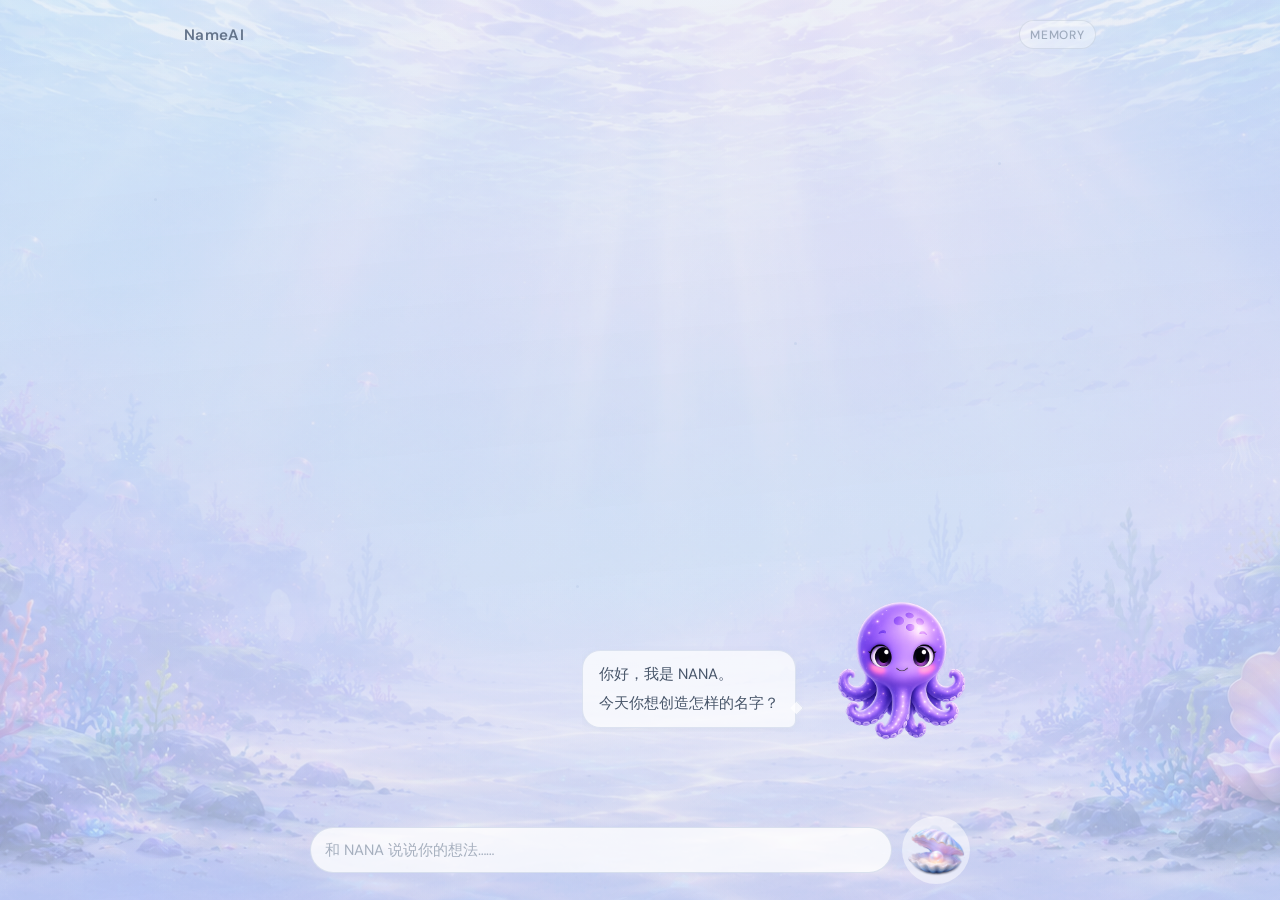
==== namora.html @ f0c292ee "feat(alpha): release Namora Alpha visual prototype" ====
<!DOCTYPE html>
<html lang="zh-CN">
<head>
  <meta charset="UTF-8" />
  <meta name="viewport" content="width=device-width, initial-scale=1.0, viewport-fit=cover" />
  <meta name="robots" content="noindex, nofollow" />
  <title>Namora Alpha · NameAI</title>
  <link rel="preconnect" href="https://fonts.googleapis.com" />
  <link rel="preconnect" href="https://fonts.gstatic.com" crossorigin />
  <link href="https://fonts.googleapis.com/css2?family=DM+Sans:opsz,wght@9..40,400;9..40,500;9..40,600&display=swap" rel="stylesheet" />
  <link rel="stylesheet" href="namora.css" />
</head>
<body class="namora-body">
  <div class="namora-bg" aria-hidden="true"></div>
  <div class="namora-particles" aria-hidden="true">
    <span class="namora-particle"></span>
    <span class="namora-particle"></span>
    <span class="namora-particle"></span>
    <span class="namora-particle"></span>
    <span class="namora-particle"></span>
    <span class="namora-particle"></span>
  </div>

  <div class="namora-overlay" aria-hidden="true"></div>

  <div class="namora-page">
    <header class="namora-header">
      <a class="namora-logo" href="/">NameAI</a>
      <div class="namora-memory" aria-label="Memory">Memory</div>
    </header>

    <div class="namora-scene">
      <main class="namora-main">
        <section class="namora-stage" aria-label="Conversation with NANA">
          <div class="namora-chat">
            <div class="namora-messages" id="namoraMessages" role="log" aria-live="polite">
              <div class="namora-msg namora-msg--nana">
                <p>你好，我是 NANA。</p>
                <p>今天你想创造怎样的名字？</p>
              </div>
            </div>
          </div>
          <figure class="namora-nana" aria-hidden="true">
            <img
              src="assets/companions/base/nana_front_v1.png"
              alt=""
              width="180"
              height="180"
              decoding="async"
            />
          </figure>
        </section>
      </main>

      <div class="namora-compose">
        <label class="namora-input-wrap">
          <span class="visually-hidden">Message to NANA</span>
          <input
            type="text"
            id="namoraInput"
            class="namora-input"
            placeholder="和 NANA 说说你的想法……"
            autocomplete="off"
            enterkeyhint="send"
          />
        </label>
        <button type="button" class="namora-send" id="namoraSend" aria-label="Send message">
          <img src="assets/ui/pearl-shell.png" alt="" width="58" height="58" decoding="async" />
        </button>
      </div>
    </div>
  </div>

  <script src="namora.js"></script>
</body>
</html>
---- namora.css ----
/* Namora Alpha — Website 2.0 design validation */

*, *::before, *::after {
  box-sizing: border-box;
  margin: 0;
  padding: 0;
}

.visually-hidden {
  position: absolute;
  width: 1px;
  height: 1px;
  padding: 0;
  margin: -1px;
  overflow: hidden;
  clip: rect(0, 0, 0, 0);
  white-space: nowrap;
  border: 0;
}

.namora-body {
  font-family: "DM Sans", system-ui, sans-serif;
  color: #4a5568;
  min-height: 100vh;
  min-height: 100dvh;
  overflow-x: hidden;
}

/* World layer — recedes, never dominates */
.namora-bg {
  position: fixed;
  inset: 0;
  z-index: -2;
  background-color: #e8eef8;
  background-image: url("assets/backgrounds/namora-bg-mobile.webp");
  background-size: cover;
  background-position: center;
  background-repeat: no-repeat;
  background-attachment: fixed;
  animation: namora-breathe 14s ease-in-out infinite;
}

.namora-bg::after {
  content: "";
  position: absolute;
  inset: 0;
  background: linear-gradient(
    165deg,
    rgba(232, 238, 248, 0.55) 0%,
    rgba(237, 230, 245, 0.45) 50%,
    rgba(228, 236, 250, 0.5) 100%
  );
  pointer-events: none;
}

@keyframes namora-breathe {
  0%, 100% { filter: brightness(1); }
  50% { filter: brightness(1.025); }
}

/* Sparse CSS particles — life from runtime, not background */
.namora-particles {
  position: fixed;
  inset: 0;
  z-index: -1;
  pointer-events: none;
  overflow: hidden;
}

.namora-particle {
  position: absolute;
  width: 3px;
  height: 3px;
  border-radius: 50%;
  background: rgba(180, 198, 230, 0.35);
  animation: namora-drift 18s ease-in-out infinite;
}

.namora-particle:nth-child(1) { left: 12%; top: 22%; animation-delay: 0s; animation-duration: 20s; }
.namora-particle:nth-child(2) { left: 78%; top: 18%; animation-delay: -4s; animation-duration: 22s; }
.namora-particle:nth-child(3) { left: 45%; top: 65%; animation-delay: -8s; animation-duration: 19s; }
.namora-particle:nth-child(4) { left: 88%; top: 72%; animation-delay: -2s; animation-duration: 24s; }
.namora-particle:nth-child(5) { left: 24%; top: 80%; animation-delay: -6s; animation-duration: 21s; }
.namora-particle:nth-child(6) { left: 62%; top: 38%; animation-delay: -10s; animation-duration: 23s; }

@keyframes namora-drift {
  0%, 100% { transform: translate(0, 0); opacity: 0.2; }
  50% { transform: translate(6px, -10px); opacity: 0.45; }
}

.namora-page {
  position: relative;
  z-index: 1;
  max-width: 960px;
  margin: 0 auto;
  min-height: 100vh;
  min-height: 100dvh;
  display: flex;
  flex-direction: column;
  padding: max(1rem, env(safe-area-inset-top)) 1rem max(1rem, env(safe-area-inset-bottom));
}

/* Subtle sea-tone overlay — unifies page without dimming background */
.namora-overlay {
  position: fixed;
  inset: 0;
  z-index: 0;
  pointer-events: none;
  background: linear-gradient(
    175deg,
    rgba(168, 205, 220, 0.07) 0%,
    rgba(155, 195, 215, 0.11) 45%,
    rgba(170, 210, 228, 0.08) 100%
  );
}

/* Header */
.namora-header {
  display: flex;
  align-items: center;
  justify-content: space-between;
  padding: 0.25rem 0 1.25rem;
  flex-shrink: 0;
}

.namora-logo {
  font-size: 0.95rem;
  font-weight: 600;
  letter-spacing: 0.02em;
  color: #64748b;
  text-decoration: none;
}

.namora-logo:hover {
  color: #475569;
}

.namora-memory {
  font-size: 0.75rem;
  font-weight: 500;
  letter-spacing: 0.06em;
  text-transform: uppercase;
  color: rgba(100, 116, 139, 0.55);
  padding: 0.35rem 0.65rem;
  border-radius: 999px;
  border: 1px solid rgba(148, 163, 184, 0.25);
  background: rgba(255, 255, 255, 0.35);
}

/* Scene — dialogue zone anchored lower on page */
.namora-scene {
  flex: 1;
  display: flex;
  flex-direction: column;
  justify-content: flex-end;
  align-items: center;
  min-height: 0;
  padding-top: 2.5rem;
}

/* Stage: unified scene — NANA + dialogue */
.namora-main {
  display: flex;
  flex-direction: column;
  align-items: center;
  width: 100%;
  min-height: 0;
  padding: 0 0 1.25rem;
}

.namora-stage {
  width: 100%;
  max-width: 680px;
  display: grid;
  grid-template-columns: minmax(0, 1fr) auto;
  grid-template-rows: auto;
  align-items: end;
  gap: 0.15rem 0.35rem;
  margin-bottom: 1.75rem;
}

.namora-chat {
  grid-column: 1;
  grid-row: 1;
  min-width: 0;
  display: flex;
  flex-direction: column;
  justify-content: flex-end;
  justify-self: end;
  padding-bottom: 1.25rem;
}

.namora-messages {
  display: flex;
  flex-direction: column;
  gap: 0.65rem;
  max-height: min(42vh, 360px);
  overflow-y: auto;
  padding: 0.25rem 0.5rem 0.25rem 0;
  scrollbar-width: thin;
  scrollbar-color: rgba(148, 163, 184, 0.35) transparent;
}

.namora-msg {
  max-width: 100%;
  padding: 0.7rem 0.95rem;
  border-radius: 1.15rem;
  font-size: 0.9rem;
  line-height: 1.55;
  animation: namora-msg-in 0.35s ease-out;
}

@keyframes namora-msg-in {
  from { opacity: 0; transform: translateY(6px); }
  to { opacity: 1; transform: translateY(0); }
}

.namora-msg--nana {
  position: relative;
  align-self: flex-end;
  background: rgba(255, 255, 255, 0.72);
  border: 1px solid rgba(186, 200, 224, 0.45);
  color: #475569;
  box-shadow: 0 2px 10px rgba(148, 163, 184, 0.1);
  border-radius: 1.15rem 1.15rem 0.45rem 1.15rem;
  margin-right: 0.15rem;
}

.namora-msg--nana::after {
  content: "";
  position: absolute;
  right: -7px;
  bottom: 14px;
  width: 10px;
  height: 10px;
  background: rgba(255, 255, 255, 0.72);
  border-right: 1px solid rgba(186, 200, 224, 0.45);
  border-bottom: 1px solid rgba(186, 200, 224, 0.45);
  transform: rotate(-45deg);
  border-radius: 0 0 2px 0;
}

.namora-msg--nana p + p {
  margin-top: 0.35rem;
}

.namora-msg--user p + p {
  margin-top: 0.35rem;
}

.namora-msg--user {
  align-self: flex-end;
  background: rgba(255, 255, 255, 0.55);
  border: 1px solid rgba(186, 200, 224, 0.35);
  color: #334155;
}

/* NANA — natural presence in scene */
.namora-nana {
  position: relative;
  grid-column: 2;
  grid-row: 1;
  flex-shrink: 0;
  width: clamp(96px, 24vw, 132px);
  margin: 0;
}

.namora-nana img {
  display: block;
  width: 100%;
  height: auto;
  object-fit: contain;
  animation: namora-float 7s ease-in-out infinite;
}

@keyframes namora-float {
  0%, 100% { transform: translateY(0); }
  50% { transform: translateY(-2px); }
}

/* Compose row — input and shell as separate world objects */
.namora-compose {
  display: flex;
  align-items: center;
  gap: 0.65rem;
  flex-shrink: 0;
  width: 100%;
  max-width: 680px;
  margin: 0 auto;
}

.namora-input-wrap {
  flex: 1;
  min-width: 0;
}

.namora-input {
  width: 100%;
  padding: 0.75rem 0.85rem;
  font-family: inherit;
  font-size: 0.9375rem;
  color: #475569;
  background: rgba(255, 255, 255, 0.78);
  border: 1px solid rgba(186, 200, 224, 0.5);
  border-radius: 999px;
  outline: none;
  transition: border-color 0.2s ease, box-shadow 0.2s ease;
}

.namora-input::placeholder {
  color: rgba(100, 116, 139, 0.55);
}

.namora-input:focus {
  border-color: rgba(148, 163, 184, 0.65);
  box-shadow: 0 0 0 3px rgba(186, 200, 224, 0.25);
}

.namora-send {
  flex-shrink: 0;
  display: flex;
  align-items: center;
  justify-content: center;
  width: 68px;
  height: 68px;
  padding: 0;
  border: none;
  border-radius: 50%;
  background: rgba(255, 255, 255, 0.5);
  cursor: pointer;
  transition: transform 150ms ease;
  -webkit-tap-highlight-color: transparent;
}

.namora-send img {
  display: block;
  width: 58px;
  height: 58px;
  object-fit: contain;
  pointer-events: none;
}

.namora-send:active {
  transform: scale(0.95);
}

.namora-send:disabled {
  opacity: 0.6;
  cursor: not-allowed;
}

@media (min-width: 640px) {
  .namora-page {
    padding-left: 1.5rem;
    padding-right: 1.5rem;
  }

  .namora-bg {
    background-image: url("assets/backgrounds/namora-bg-desktop.webp");
  }

  .namora-scene {
    padding-top: 3rem;
  }

  .namora-main {
    padding-bottom: 1.5rem;
  }

  .namora-stage {
    max-width: 700px;
    gap: 0.1rem 0.5rem;
    margin-bottom: 2rem;
  }

  .namora-chat {
    padding-bottom: 1.75rem;
  }

  .namora-messages {
    max-height: min(46vh, 400px);
  }

  .namora-msg {
    font-size: 0.9375rem;
    padding: 0.75rem 1rem;
  }

  .namora-nana {
    width: clamp(140px, 17vw, 176px);
  }

  .namora-compose {
    max-width: 660px;
  }
}
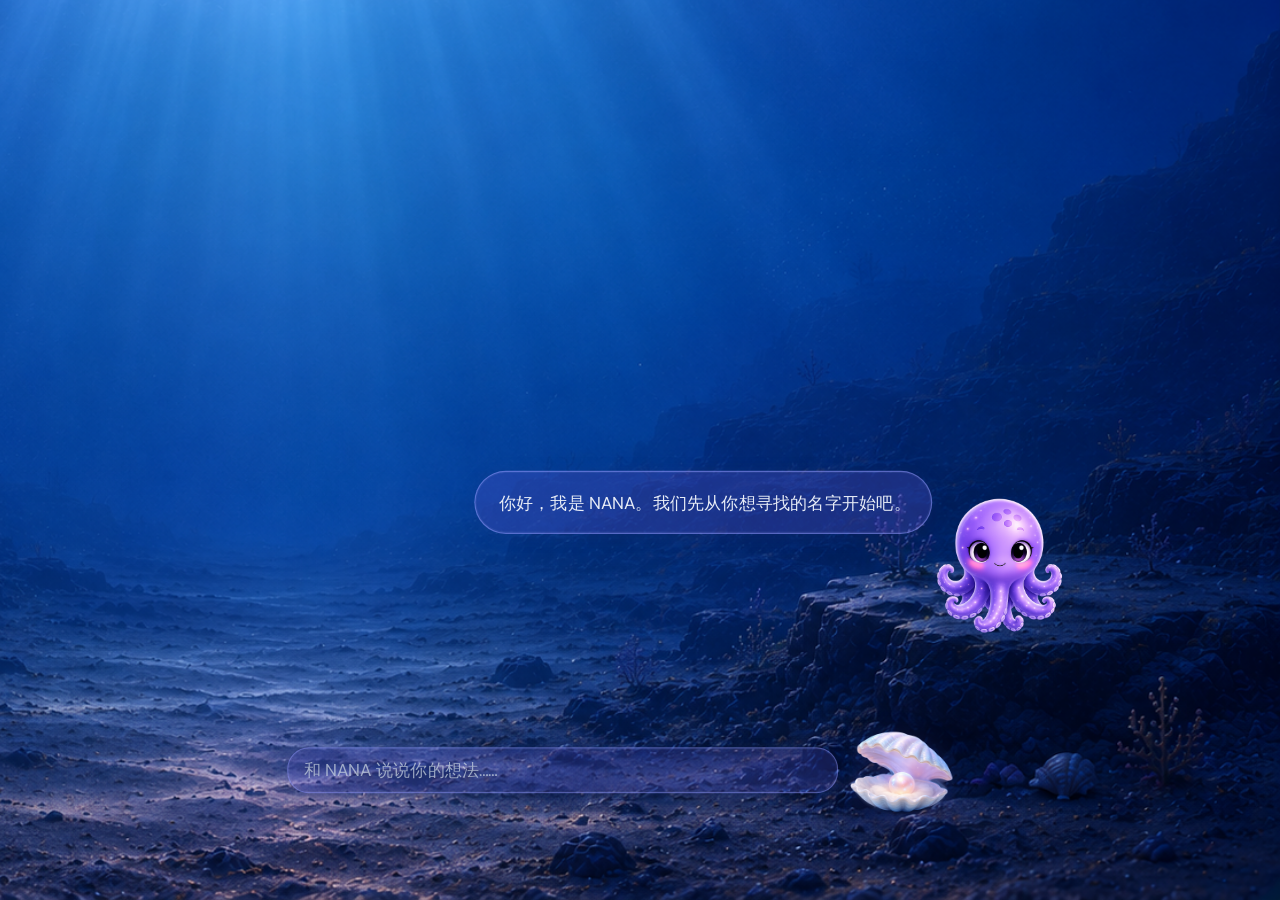
==== commit 9c473fdb: "feat(namora): integrate DeepSeek response provider" ====
--- a/namora.html
+++ b/namora.html
@@ -10,63 +10,313 @@
   <link href="https://fonts.googleapis.com/css2?family=DM+Sans:opsz,wght@9..40,400;9..40,500;9..40,600&display=swap" rel="stylesheet" />
   <link rel="stylesheet" href="namora.css" />
 </head>
-<body class="namora-body">
-  <div class="namora-bg" aria-hidden="true"></div>
-  <div class="namora-particles" aria-hidden="true">
-    <span class="namora-particle"></span>
-    <span class="namora-particle"></span>
-    <span class="namora-particle"></span>
-    <span class="namora-particle"></span>
-    <span class="namora-particle"></span>
-    <span class="namora-particle"></span>
+<body class="namora-body namora-stage1">
+  <!-- Stage 1: Namora Viewport → Namora World (Background + NANA only) -->
+  <div class="namora-viewport" id="namoraViewport" aria-hidden="false">
+    <div class="namora-world" id="namoraWorld">
+      <img
+        class="namora-world-bg"
+        id="namoraWorldBg"
+        src="assets/backgrounds/namora-bg-desktop.webp"
+        alt=""
+        decoding="async"
+        draggable="false"
+      />
+      <figure class="namora-nana" id="namoraNana" aria-hidden="true">
+        <img
+          class="namora-nana__sprite"
+          src="assets/companions/base/nana_front_v1.png"
+          alt=""
+          width="1024"
+          height="1024"
+          decoding="async"
+          draggable="false"
+        />
+      </figure>
+      <div
+        class="namora-scene-components"
+        id="namoraSceneComponents"
+        aria-label="Scene Components"
+      >
+        <div
+          class="namora-scene-component scene-component scene-speech-bubble"
+          id="sceneSpeechBubble"
+          data-scene-component-id="speech-bubble"
+          role="status"
+          aria-label="NANA 对话"
+          hidden
+        >
+          <div class="scene-speech-bubble__body">
+            <div class="scene-speech-bubble__content">
+              <p class="scene-speech-bubble__text">
+                你好，我是 NANA。我们先从你想寻找的名字开始吧。
+              </p>
+            </div>
+          </div>
+          <div class="scene-speech-bubble__tail" aria-hidden="true"></div>
+        </div>
+        <div
+          class="namora-scene-component scene-input-panel"
+          id="sceneInputPanel"
+          data-scene-component-id="input-panel"
+          role="group"
+          aria-label="输入"
+          hidden
+        >
+          <input
+            type="text"
+            class="scene-input-panel__field"
+            id="sceneInputField"
+            autocomplete="off"
+            enterkeyhint="send"
+            spellcheck="false"
+          />
+        </div>
+        <div
+          class="namora-scene-component scene-pearl"
+          id="scenePearl"
+          data-scene-component-id="pearl"
+          hidden
+        >
+          <button
+            type="button"
+            class="scene-pearl__button"
+            id="scenePearlButton"
+            aria-label="发送"
+          >
+            <img
+              class="scene-pearl__icon"
+              src="assets/ui/pearl-shell.png"
+              alt=""
+              width="58"
+              height="58"
+              decoding="async"
+            />
+          </button>
+        </div>
+      </div>
+      <div class="namora-debug" id="namoraDebug" hidden>
+        <div class="namora-debug__bounds" id="namoraDebugBounds" aria-hidden="true"></div>
+        <div class="namora-debug__marker namora-debug__marker--standing" id="namoraDebugStanding" aria-hidden="true"></div>
+        <div class="namora-debug__marker namora-debug__marker--foot" id="namoraDebugFoot" aria-hidden="true"></div>
+        <div class="namora-debug__marker namora-debug__marker--center" id="namoraDebugCenter" aria-hidden="true"></div>
+        <div class="namora-debug__marker namora-debug__marker--head" id="namoraDebugHead" aria-hidden="true"></div>
+        <div class="namora-debug__marker namora-debug__marker--dialogue" id="namoraDebugDialogue" aria-hidden="true"></div>
+        <div class="namora-debug__marker namora-debug__marker--interaction" id="namoraDebugInteraction" aria-hidden="true"></div>
+        <pre class="namora-debug__panel" id="namoraDebugPanel" aria-live="polite"></pre>
+      </div>
+      <!-- Layout Editor selection overlay — inactive unless ?layout=edit -->
+      <div class="namora-layout-selection" id="namoraLayoutSelection" hidden aria-hidden="true">
+        <div class="namora-layout-selection__bounds" id="namoraLayoutSelectionBounds"></div>
+        <div class="namora-layout-selection__points" id="namoraLayoutSelectionPoints"></div>
+      </div>
+    </div>
   </div>
 
-  <div class="namora-overlay" aria-hidden="true"></div>
-
-  <div class="namora-page">
-    <header class="namora-header">
-      <a class="namora-logo" href="/">NameAI</a>
-      <div class="namora-memory" aria-label="Memory">Memory</div>
+  <!-- Layout Editor panels — exist only for engineering; normal mode never shows them -->
+  <div class="namora-layout-editor" id="namoraLayoutEditor" hidden lang="zh-CN">
+    <header class="namora-layout-editor__chrome" aria-label="Namora 布局编辑器">
+      <div class="namora-layout-editor__brand">
+        <div class="namora-layout-editor__title">Namora 布局编辑器</div>
+        <div class="namora-layout-editor__subtitle">Layout Editor</div>
+      </div>
+      <div class="namora-layout-editor__toolbar" id="namoraLayoutToolbar" role="toolbar" aria-label="工具栏">
+        <button type="button" class="namora-layout-editor__tool is-active" data-tool="select" title="选择" aria-label="选择">选择</button>
+        <button type="button" class="namora-layout-editor__tool" data-tool="move" title="移动" aria-label="移动">移动</button>
+        <button type="button" class="namora-layout-editor__tool" data-tool="anchor" title="锚点" aria-label="锚点" disabled>锚点</button>
+        <button type="button" class="namora-layout-editor__tool" data-tool="grid" title="网格" aria-label="网格" disabled>网格</button>
+        <button type="button" class="namora-layout-editor__tool" data-tool="snap" title="吸附" aria-label="吸附" disabled>吸附</button>
+        <button type="button" class="namora-layout-editor__tool" data-tool="measure" title="测量" aria-label="测量" disabled>测量</button>
+        <span class="namora-layout-editor__tool-sep" aria-hidden="true"></span>
+        <button type="button" class="namora-layout-editor__tool" data-tool="reset-current" title="恢复当前点" aria-label="恢复当前点">恢复当前点</button>
+        <button type="button" class="namora-layout-editor__tool" data-tool="reset-all" title="恢复全部" aria-label="恢复全部">恢复全部</button>
+        <button type="button" class="namora-layout-editor__tool" data-tool="components" title="显示组件" aria-label="显示组件" aria-pressed="false">显示组件：关</button>
+        <span class="namora-layout-editor__tool-sep" aria-hidden="true"></span>
+        <button type="button" class="namora-layout-editor__tool" data-tool="copy" title="复制布局 JSON" aria-label="复制布局 JSON" disabled>复制布局 JSON</button>
+        <button type="button" class="namora-layout-editor__tool" data-tool="export" title="下载布局文件" aria-label="下载布局文件" disabled>下载布局文件</button>
+        <button type="button" class="namora-layout-editor__tool" data-tool="preview-profile" title="预览布局配置" aria-label="预览布局配置" disabled>预览</button>
+        <button type="button" class="namora-layout-editor__tool" data-tool="import" title="导入布局 JSON" aria-label="导入布局 JSON">导入布局 JSON</button>
+        <button type="button" class="namora-layout-editor__tool" data-tool="restore-canonical" title="恢复项目默认布局" aria-label="恢复项目默认布局">恢复项目默认布局</button>
+        <input type="file" id="namoraLayoutProfileImportInput" accept=".json,application/json" hidden />
+      </div>
+      <div
+        class="namora-layout-editor__profile-status"
+        id="namoraLayoutProfileStatus"
+        aria-live="polite"
+      >
+        <span id="namoraLayoutBaselineStatus">当前基准：项目默认布局</span>
+        <span id="namoraLayoutDirtyStatus">未保存修改：否</span>
+        <span id="namoraLayoutSourceStatus">布局来源：assets/config/namora-layout-default.json</span>
+        <span class="namora-layout-editor__profile-feedback" id="namoraLayoutProfileFeedback" hidden></span>
+      </div>
     </header>
-
-    <div class="namora-scene">
-      <main class="namora-main">
-        <section class="namora-stage" aria-label="Conversation with NANA">
-          <div class="namora-chat">
-            <div class="namora-messages" id="namoraMessages" role="log" aria-live="polite">
-              <div class="namora-msg namora-msg--nana">
-                <p>你好，我是 NANA。</p>
-                <p>今天你想创造怎样的名字？</p>
+    <aside class="namora-layout-editor__panel namora-layout-editor__panel--left" aria-label="对象树">
+      <header class="namora-layout-editor__header">对象树</header>
+      <ul class="namora-layout-editor__tree" id="namoraLayoutTree" role="tree"></ul>
+      <section
+        class="namora-layout-editor__uig"
+        id="namoraLayoutUserInputGroup"
+        aria-label="用户输入组"
+      >
+        <header class="namora-layout-editor__uig-title">用户输入组</header>
+        <div class="namora-layout-editor__uig-status">
+          状态：
+          <strong id="namoraLayoutUserInputBindStatus">已解绑</strong>
+        </div>
+        <div class="namora-layout-editor__uig-actions">
+          <button
+            type="button"
+            class="namora-layout-editor__action-btn"
+            data-editor-action="bind-user-input"
+          >
+            绑定珍珠贝与输入框
+          </button>
+          <button
+            type="button"
+            class="namora-layout-editor__action-btn"
+            data-editor-action="unbind-user-input"
+            disabled
+          >
+            解除珍珠贝与输入框绑定
+          </button>
+        </div>
+        <div class="namora-layout-editor__uig-legend" aria-label="图例">
+          <div class="namora-layout-editor__uig-legend-title">图例</div>
+          <div class="namora-layout-editor__uig-legend-row">
+            <span class="namora-layout-editor__swatch namora-layout-editor__swatch--group"></span>
+            用户输入组根点（橙）
+          </div>
+          <div class="namora-layout-editor__uig-legend-row">
+            <span class="namora-layout-editor__swatch namora-layout-editor__swatch--pearl"></span>
+            珍珠贝根点（红）
+          </div>
+          <div class="namora-layout-editor__uig-legend-row">
+            <span class="namora-layout-editor__swatch namora-layout-editor__swatch--input"></span>
+            用户输入框根点（白）
+          </div>
+        </div>
+      </section>
+    </aside>
+    <aside class="namora-layout-editor__panel namora-layout-editor__panel--right" aria-label="属性">
+      <header class="namora-layout-editor__header">属性</header>
+      <div class="namora-layout-editor__props" id="namoraLayoutProps">
+        <p class="namora-layout-editor__empty">请选择一个对象</p>
+      </div>
+    </aside>
+  </div>
+
+  <div
+    class="namora-layout-profile-modal"
+    id="namoraLayoutProfileModal"
+    hidden
+    role="dialog"
+    aria-modal="true"
+    aria-labelledby="namoraLayoutProfileModalTitle"
+  >
+    <div class="namora-layout-profile-modal__panel">
+      <header class="namora-layout-profile-modal__header">
+        <h2 id="namoraLayoutProfileModalTitle">布局配置预览</h2>
+        <button
+          type="button"
+          class="namora-layout-editor__action-btn"
+          id="namoraLayoutProfileModalClose"
+        >
+          关闭
+        </button>
+        <button
+          type="button"
+          class="namora-layout-editor__action-btn namora-layout-profile-modal__apply"
+          id="namoraProfilePreviewApply"
+          hidden
+        >
+          应用到编辑器
+        </button>
+      </header>
+      <div class="namora-layout-profile-modal__meta">
+        <div><span>配置 ID</span><strong id="namoraProfilePreviewId">—</strong></div>
+        <div><span>配置版本</span><strong id="namoraProfilePreviewVersion">—</strong></div>
+        <div><span>布局校验</span><strong id="namoraProfilePreviewValidation">—</strong></div>
+        <div><span>世界资源</span><strong id="namoraProfilePreviewAsset">—</strong></div>
+        <div><span>站立点</span><strong id="namoraProfilePreviewStanding">—</strong></div>
+        <div><span>NANA 锚点数</span><strong id="namoraProfilePreviewAnchorCount">—</strong></div>
+        <div><span>用户输入组</span><strong id="namoraProfilePreviewBound">—</strong></div>
+        <div><span>珍珠贝位置</span><strong id="namoraProfilePreviewPearl">—</strong></div>
+        <div><span>输入框位置</span><strong id="namoraProfilePreviewInput">—</strong></div>
+        <div><span>关系数量</span><strong id="namoraProfilePreviewRelationships">—</strong></div>
+        <div><span>未保存修改</span><strong id="namoraProfilePreviewDirty">—</strong></div>
+      </div>
+      <pre class="namora-layout-profile-modal__errors" id="namoraProfilePreviewErrors" hidden></pre>
+      <label class="namora-layout-profile-modal__json-label" for="namoraProfilePreviewJson">
+        JSON（只读）
+      </label>
+      <textarea
+        id="namoraProfilePreviewJson"
+        class="namora-layout-profile-modal__json"
+        readonly
+        spellcheck="false"
+      ></textarea>
+    </div>
+  </div>
+
+  <!-- Legacy UI — hidden during Stage 1, preserved for later restoration -->
+  <div class="namora-legacy-ui" id="namoraLegacyUi" hidden>
+    <div class="namora-bg" aria-hidden="true"></div>
+    <div class="namora-particles" aria-hidden="true">
+      <span class="namora-particle"></span>
+      <span class="namora-particle"></span>
+      <span class="namora-particle"></span>
+      <span class="namora-particle"></span>
+      <span class="namora-particle"></span>
+      <span class="namora-particle"></span>
+    </div>
+
+    <div class="namora-overlay" aria-hidden="true"></div>
+
+    <div class="namora-page">
+      <header class="namora-header">
+        <a class="namora-logo" href="/">NameAI</a>
+        <div class="namora-memory" aria-label="Memory">Memory</div>
+      </header>
+
+      <div class="namora-scene">
+        <main class="namora-main">
+          <section class="namora-stage" aria-label="Conversation with NANA">
+            <div class="namora-chat">
+              <div class="namora-messages" id="namoraMessages" role="log" aria-live="polite">
+                <div class="namora-msg namora-msg--nana">
+                  <p>你好，我是 NANA。</p>
+                  <p>今天你想创造怎样的名字？</p>
+                </div>
               </div>
             </div>
-          </div>
-          <figure class="namora-nana" aria-hidden="true">
-            <img
-              src="assets/companions/base/nana_front_v1.png"
-              alt=""
-              width="180"
-              height="180"
-              decoding="async"
+            <figure class="namora-nana namora-nana--legacy" aria-hidden="true">
+              <img
+                src="assets/companions/base/nana_front_v1.png"
+                alt=""
+                width="180"
+                height="180"
+                decoding="async"
+              />
+            </figure>
+          </section>
+        </main>
+
+        <div class="namora-compose">
+          <label class="namora-input-wrap">
+            <span class="visually-hidden">Message to NANA</span>
+            <input
+              type="text"
+              id="namoraInput"
+              class="namora-input"
+              placeholder="和 NANA 说说你的想法……"
+              autocomplete="off"
+              enterkeyhint="send"
             />
-          </figure>
-        </section>
-      </main>
-
-      <div class="namora-compose">
-        <label class="namora-input-wrap">
-          <span class="visually-hidden">Message to NANA</span>
-          <input
-            type="text"
-            id="namoraInput"
-            class="namora-input"
-            placeholder="和 NANA 说说你的想法……"
-            autocomplete="off"
-            enterkeyhint="send"
-          />
-        </label>
-        <button type="button" class="namora-send" id="namoraSend" aria-label="Send message">
-          <img src="assets/ui/pearl-shell.png" alt="" width="58" height="58" decoding="async" />
-        </button>
+          </label>
+          <button type="button" class="namora-send" id="namoraSend" aria-label="Send message">
+            <img src="assets/ui/pearl-shell.png" alt="" width="58" height="58" decoding="async" />
+          </button>
+        </div>
       </div>
     </div>
   </div>
--- a/namora.css
+++ b/namora.css
@@ -1,4 +1,4 @@
-/* Namora Alpha — Website 2.0 design validation */
+/* Namora Alpha — Stage 1 World Coordinate System */
 
 *, *::before, *::after {
   box-sizing: border-box;
@@ -23,42 +23,1022 @@
   color: #4a5568;
   min-height: 100vh;
   min-height: 100dvh;
-  overflow-x: hidden;
-}
-
-/* World layer — recedes, never dominates */
-.namora-bg {
+  overflow: hidden;
+  background: #e8eef8;
+}
+
+.namora-body.namora-scene-loading .namora-viewport {
+  visibility: hidden;
+}
+
+.namora-scene-boot-error {
   position: fixed;
   inset: 0;
-  z-index: -2;
-  background-color: #e8eef8;
-  background-image: url("assets/backgrounds/namora-bg-mobile.webp");
-  background-size: cover;
-  background-position: center;
-  background-repeat: no-repeat;
-  background-attachment: fixed;
-  animation: namora-breathe 14s ease-in-out infinite;
-}
-
-.namora-bg::after {
-  content: "";
+  z-index: 9999;
+  display: flex;
+  flex-direction: column;
+  align-items: center;
+  justify-content: center;
+  gap: 0.75rem;
+  padding: 1.5rem;
+  background: #0f172a;
+  color: #f8fafc;
+  font-family: "DM Sans", "PingFang SC", "Microsoft YaHei", sans-serif;
+  text-align: center;
+}
+
+.namora-scene-boot-error strong {
+  font-size: 1.1rem;
+  font-weight: 600;
+}
+
+.namora-scene-boot-error pre {
+  max-width: min(40rem, 92vw);
+  margin: 0;
+  padding: 0.85rem 1rem;
+  border-radius: 8px;
+  background: rgba(248, 113, 113, 0.12);
+  border: 1px solid rgba(248, 113, 113, 0.35);
+  color: #fecaca;
+  font-size: 0.8rem;
+  line-height: 1.45;
+  white-space: pre-wrap;
+  word-break: break-word;
+  text-align: left;
+}
+
+/* Stage 1: hide legacy UI shell */
+.namora-stage1 .namora-legacy-ui {
+  display: none !important;
+}
+
+/* -------------------------------------------------------------------------- */
+/* Namora Viewport — clips the visible region                                  */
+/* -------------------------------------------------------------------------- */
+
+.namora-viewport {
+  position: fixed;
+  inset: 0;
+  overflow: hidden;
+  background: #e8eef8;
+  z-index: 1;
+}
+
+/* -------------------------------------------------------------------------- */
+/* Namora World — single shared transformation (source pixel coordinate space) */
+/* -------------------------------------------------------------------------- */
+
+.namora-world {
+  position: absolute;
+  right: 0;
+  bottom: 0;
+  transform-origin: bottom right;
+  will-change: transform;
+  pointer-events: none;
+  user-select: none;
+}
+
+.namora-world-bg {
+  display: block;
+  width: 100%;
+  height: 100%;
+  object-fit: fill;
+  pointer-events: none;
+  user-select: none;
+  -webkit-user-drag: none;
+}
+
+.namora-nana {
+  position: absolute;
+  margin: 0;
+  pointer-events: none;
+}
+
+.namora-nana__sprite {
+  display: block;
+  width: 100%;
+  height: 100%;
+  object-fit: contain;
+  pointer-events: none;
+  user-select: none;
+  -webkit-user-drag: none;
+}
+
+.namora-scene-components {
   position: absolute;
   inset: 0;
-  background: linear-gradient(
-    165deg,
-    rgba(232, 238, 248, 0.55) 0%,
-    rgba(237, 230, 245, 0.45) 50%,
-    rgba(228, 236, 250, 0.5) 100%
-  );
-  pointer-events: none;
-}
-
-@keyframes namora-breathe {
-  0%, 100% { filter: brightness(1); }
-  50% { filter: brightness(1.025); }
-}
-
-/* Sparse CSS particles — life from runtime, not background */
+  pointer-events: none;
+  z-index: 4;
+}
+
+.namora-scene-component {
+  position: absolute;
+  box-sizing: border-box;
+  display: flex;
+  align-items: center;
+  justify-content: center;
+  color: #334155;
+  background: rgba(255, 255, 255, 0.72);
+  border: 1px solid #94a3b8;
+  font-family: "DM Sans", "PingFang SC", "Microsoft YaHei", sans-serif;
+  font-size: 12px;
+  line-height: 1;
+  pointer-events: none;
+  user-select: none;
+}
+
+.namora-scene-component[hidden] {
+  display: none;
+}
+
+/* User Input Group — Input Runtime + Pearl Runtime (Task 038) */
+.scene-input-panel,
+.scene-pearl {
+  background: none;
+  border: none;
+  color: inherit;
+  display: block;
+  overflow: visible;
+}
+
+.scene-input-panel {
+  /* Elongated composer. Anchored at its right-edge midpoint (Task 038 Rev A).
+     Width is visual-only; spatial position comes from the Layout Profile. */
+  width: 480px;
+  height: 40px;
+  transform: translate(-100%, -50%);
+  pointer-events: auto;
+}
+
+.scene-input-panel__field {
+  box-sizing: border-box;
+  width: 100%;
+  height: 100%;
+  margin: 0;
+  padding: 0 0.85rem;
+  font-family: "DM Sans", "PingFang SC", "Microsoft YaHei", sans-serif;
+  font-size: 15px;
+  line-height: 1.4;
+  color: #e8edf7;
+  background: rgba(94, 88, 214, 0.22);
+  border: 1px solid rgba(150, 160, 255, 0.42);
+  /* Rounded-rectangle silhouette — exchanged with Speech Bubble (Task 038 Rev B2).
+     Materials (fill, border, glow) remain Input–owned. */
+  border-radius: 1.25em;
+  outline: none;
+  box-shadow:
+    0 2px 12px rgba(60, 55, 130, 0.1),
+    inset 0 0 0 1px rgba(255, 255, 255, 0.04);
+}
+
+.scene-input-panel__field::placeholder {
+  color: rgba(203, 213, 225, 0.72);
+}
+
+.scene-input-panel__field:focus {
+  border-color: rgba(167, 178, 255, 0.62);
+  box-shadow:
+    0 2px 14px rgba(60, 55, 130, 0.14),
+    inset 0 0 0 1px rgba(255, 255, 255, 0.06);
+}
+
+.scene-input-panel__field:disabled {
+  opacity: 0.55;
+  cursor: not-allowed;
+}
+
+.scene-pearl {
+  /* Independent underwater shell — anchored at its own geometric center.
+     Size is visual-only; position comes from the Layout Profile. */
+  width: 92px;
+  height: 92px;
+  transform: translate(-50%, -50%);
+  pointer-events: auto;
+}
+
+.scene-pearl__button {
+  display: flex;
+  align-items: center;
+  justify-content: center;
+  width: 100%;
+  height: 100%;
+  margin: 0;
+  padding: 0;
+  border: none;
+  /* No circular button chrome — the shell itself is the clickable object. */
+  background: none;
+  cursor: pointer;
+  transition:
+    transform 0.16s ease,
+    filter 0.16s ease;
+}
+
+.scene-pearl__button:active:not(:disabled) {
+  transform: scale(0.95);
+}
+
+.scene-pearl__button:disabled {
+  opacity: 0.45;
+  cursor: not-allowed;
+}
+
+.scene-pearl__icon {
+  display: block;
+  width: 100%;
+  height: 100%;
+  object-fit: contain;
+  pointer-events: none;
+  /* Original brightness restored (Task 038 Rev B1) — soft underwater glow. */
+  filter: drop-shadow(0 3px 10px rgba(60, 55, 130, 0.28));
+  transition: filter 0.16s ease;
+}
+
+.scene-pearl__button:hover:not(:disabled) .scene-pearl__icon,
+.scene-pearl.is-pearl-hover .scene-pearl__button:not(:disabled) .scene-pearl__icon {
+  filter: drop-shadow(0 4px 13px rgba(129, 140, 248, 0.42));
+}
+
+.scene-pearl__button:active:not(:disabled) .scene-pearl__icon,
+.scene-pearl.is-pearl-pressed .scene-pearl__button:not(:disabled) .scene-pearl__icon {
+  filter: drop-shadow(0 2px 7px rgba(129, 140, 248, 0.5));
+}
+
+.scene-pearl.is-pearl-pressed .scene-pearl__button:not(:disabled) {
+  transform: scale(0.95);
+}
+
+.scene-pearl.is-pearl-loading .scene-pearl__button {
+  cursor: wait;
+}
+
+.scene-pearl.is-pearl-loading .scene-pearl__icon {
+  opacity: 0.72;
+  filter: drop-shadow(0 2px 8px rgba(60, 55, 130, 0.22));
+}
+
+/* Layout Editor: product interaction off while spatial editing is active. */
+.namora-body.namora-layout-edit .scene-input-panel,
+.namora-body.namora-layout-edit .scene-pearl {
+  pointer-events: none;
+}
+
+.namora-body.namora-layout-edit.namora-components-preview-on
+  .scene-input-panel,
+.namora-body.namora-layout-edit.namora-components-preview-on .scene-pearl {
+  cursor: grab;
+}
+
+/* Speech Bubble — component local space (Task 035) */
+.scene-speech-bubble {
+  display: block;
+  overflow: visible;
+  background: none;
+  border: none;
+  color: inherit;
+  align-items: stretch;
+  justify-content: flex-start;
+}
+
+.scene-speech-bubble__body {
+  position: absolute;
+  box-sizing: border-box;
+  /* Capsule silhouette — exchanged with Input (Task 038 Rev B2).
+     Materials (fill, border, glow) remain Speech Bubble–owned. */
+  border-radius: 999px;
+  /* Recognizable dialogue container against both bright and dark underwater
+     regions (Task 037 Rev C). Clarity comes primarily from a deeper fill and a
+     clearer edge; glow stays restrained so edges do not blur. A subtle inset
+     ring separates the Body from the background without a glass effect. */
+  background: rgba(94, 88, 214, 0.28);
+  border: 1px solid rgba(150, 160, 255, 0.5);
+  box-shadow:
+    0 2px 16px rgba(60, 55, 130, 0.14),
+    inset 0 0 0 1px rgba(255, 255, 255, 0.05);
+  overflow: visible;
+}
+
+.scene-speech-bubble__content {
+  position: absolute;
+  inset: 0;
+  overflow: hidden;
+  border-radius: inherit;
+}
+
+.scene-speech-bubble__text {
+  position: absolute;
+  box-sizing: border-box;
+  margin: 0;
+  padding: 0;
+  color: #e8edf7;
+  font-family: "DM Sans", "PingFang SC", "Microsoft YaHei", sans-serif;
+  font-size: 15px;
+  line-height: 1.65;
+  /* Lines stay left-aligned; the block is centered by symmetric padding
+     computed in the renderer (Task 036). Never use text-align:center. */
+  text-align: left;
+  white-space: normal;
+  word-break: break-word;
+  overflow-wrap: break-word;
+}
+
+/* Dialogue Tail — visible shape removed (Task 037 Rev C).
+   The DOM element is retained for Runtime compatibility (the renderer still
+   sets its left/top to the canonical Dialogue Tail point and updates the
+   --tail-scale-* variables), but it renders nothing. The canonical attachment
+   point, Relationship Graph, and reconstruction logic are unchanged; a future
+   renderer can re-enable a visible connector without Runtime changes. */
+.scene-speech-bubble__tail {
+  display: none;
+  pointer-events: none;
+}
+
+.namora-body.namora-layout-edit .namora-scene-component.is-editor-preview {
+  pointer-events: auto;
+  cursor: pointer;
+}
+
+.namora-body.namora-layout-edit.namora-components-preview-off
+  .namora-scene-components {
+  display: none;
+}
+
+.namora-body.namora-layout-edit.namora-components-preview-on
+  .namora-scene-component {
+  cursor: grab;
+  touch-action: none;
+}
+
+/* -------------------------------------------------------------------------- */
+/* Debug mode                                                                  */
+/* -------------------------------------------------------------------------- */
+
+.namora-debug__bounds {
+  position: absolute;
+  inset: 0;
+  border: 2px dashed rgba(59, 130, 246, 0.75);
+  pointer-events: none;
+}
+
+.namora-debug__marker {
+  position: absolute;
+  width: 14px;
+  height: 14px;
+  margin-left: -7px;
+  margin-top: -7px;
+  border-radius: 50%;
+  border: 2px solid #fff;
+  box-shadow: 0 0 0 1px rgba(15, 23, 42, 0.35);
+  pointer-events: none;
+  z-index: 5;
+}
+
+.namora-debug__marker--standing {
+  background: #ef4444;
+}
+
+.namora-debug__marker--foot {
+  background: #22c55e;
+}
+
+.namora-debug__marker--center {
+  background: #06b6d4;
+}
+
+.namora-debug__marker--head {
+  background: #3b82f6;
+}
+
+.namora-debug__marker--dialogue {
+  background: #d946ef;
+}
+
+.namora-debug__marker--interaction {
+  background: #eab308;
+}
+
+.namora-debug__panel {
+  position: fixed;
+  left: max(0.5rem, env(safe-area-inset-left));
+  top: max(0.5rem, env(safe-area-inset-top));
+  z-index: 20;
+  max-width: min(22rem, calc(100vw - 1rem));
+  padding: 0.55rem 0.65rem;
+  border-radius: 8px;
+  background: rgba(15, 23, 42, 0.82);
+  color: #e2e8f0;
+  font: 11px/1.45 ui-monospace, SFMono-Regular, Menlo, Consolas, monospace;
+  white-space: pre-wrap;
+  pointer-events: none;
+}
+
+.namora-body.namora-debug-on .namora-debug {
+  display: block;
+}
+
+/* -------------------------------------------------------------------------- */
+/* Layout Editor — engineering tool only (?layout=edit). Normal mode untouched. */
+/* -------------------------------------------------------------------------- */
+
+.namora-layout-editor {
+  display: none;
+}
+
+.namora-body.namora-layout-edit .namora-layout-editor {
+  display: block;
+}
+
+.namora-body.namora-layout-edit .namora-viewport {
+  left: 240px;
+  right: 280px;
+  top: 48px;
+  width: auto;
+  height: auto;
+}
+
+.namora-layout-editor__chrome {
+  position: fixed;
+  top: 0;
+  left: 240px;
+  right: 280px;
+  height: auto;
+  min-height: 48px;
+  z-index: 31;
+  display: flex;
+  flex-wrap: wrap;
+  align-items: center;
+  gap: 0.35rem 1rem;
+  padding: 0.35rem 0.85rem;
+  background: #0b1220;
+  border-bottom: 1px solid #1e293b;
+  color: #e2e8f0;
+  font-family: "DM Sans", "PingFang SC", "Microsoft YaHei", ui-sans-serif, sans-serif;
+}
+
+.namora-layout-editor__brand {
+  flex-shrink: 0;
+  min-width: 0;
+}
+
+.namora-layout-editor__title {
+  font-size: 13px;
+  font-weight: 600;
+  color: #f8fafc;
+  line-height: 1.2;
+}
+
+.namora-layout-editor__subtitle {
+  font-size: 10px;
+  color: #64748b;
+  letter-spacing: 0.04em;
+}
+
+.namora-layout-editor__toolbar {
+  display: flex;
+  align-items: center;
+  gap: 0.25rem;
+  flex: 1;
+  min-width: 0;
+  overflow-x: auto;
+}
+
+.namora-layout-editor__tool {
+  flex-shrink: 0;
+  padding: 0.3rem 0.55rem;
+  border: 1px solid #334155;
+  border-radius: 4px;
+  background: #1e293b;
+  color: #cbd5e1;
+  font: inherit;
+  font-size: 11px;
+  cursor: pointer;
+  opacity: 1;
+}
+
+.namora-layout-editor__tool:disabled {
+  cursor: default;
+  opacity: 0.45;
+}
+
+.namora-layout-editor__tool.is-active {
+  border-color: #38bdf8;
+  color: #7dd3fc;
+  background: rgba(56, 189, 248, 0.12);
+}
+
+.namora-layout-editor__tool-sep {
+  width: 1px;
+  height: 1.1rem;
+  margin: 0 0.25rem;
+  background: #334155;
+  flex-shrink: 0;
+}
+
+.namora-layout-editor__panel {
+  position: fixed;
+  top: 0;
+  bottom: 0;
+  z-index: 30;
+  display: flex;
+  flex-direction: column;
+  background: #0f172a;
+  color: #e2e8f0;
+  font-family: "DM Sans", "PingFang SC", "Microsoft YaHei", ui-sans-serif, sans-serif;
+  font-size: 12px;
+  line-height: 1.45;
+  border: 0 solid #1e293b;
+}
+
+.namora-layout-editor__panel--left {
+  left: 0;
+  width: 240px;
+  border-right-width: 1px;
+  display: flex;
+  flex-direction: column;
+  min-height: 0;
+}
+
+.namora-layout-editor__panel--left .namora-layout-editor__tree {
+  flex: 1 1 auto;
+  min-height: 0;
+  overflow: auto;
+}
+
+.namora-layout-editor__panel--right {
+  right: 0;
+  width: 280px;
+  border-left-width: 1px;
+}
+
+.namora-layout-editor__header {
+  flex-shrink: 0;
+  padding: 0.75rem 0.85rem;
+  font-size: 12px;
+  font-weight: 600;
+  letter-spacing: 0.04em;
+  color: #94a3b8;
+  border-bottom: 1px solid #1e293b;
+}
+
+.namora-layout-editor__tree {
+  list-style: none;
+  margin: 0;
+  padding: 0.5rem 0;
+  overflow-y: auto;
+  flex: 1;
+}
+
+.namora-layout-editor__tree ul {
+  list-style: none;
+  margin: 0;
+  padding: 0;
+}
+
+.namora-layout-editor__node {
+  display: block;
+}
+
+.namora-layout-editor__label {
+  display: flex;
+  align-items: center;
+  gap: 0.4rem;
+  width: 100%;
+  padding: 0.4rem 0.85rem;
+  border: 0;
+  background: transparent;
+  color: inherit;
+  font: inherit;
+  text-align: left;
+  cursor: pointer;
+}
+
+.namora-layout-editor__label:hover {
+  background: rgba(148, 163, 184, 0.12);
+}
+
+.namora-layout-editor__label.is-selected {
+  background: rgba(56, 189, 248, 0.18);
+  color: #7dd3fc;
+}
+
+.namora-layout-editor__label.is-disabled {
+  color: #64748b;
+}
+
+.namora-layout-editor__label.is-disabled.is-selected {
+  color: #7dd3fc;
+}
+
+.namora-layout-editor__badge {
+  margin-left: auto;
+  font-size: 10px;
+  letter-spacing: 0.02em;
+  color: #64748b;
+}
+
+.namora-layout-editor__group-label {
+  display: block;
+  padding: 0.35rem 0.85rem 0.15rem;
+  font-size: 10px;
+  color: #64748b;
+  pointer-events: none;
+}
+
+.namora-layout-editor__props {
+  padding: 0.75rem 0.85rem;
+  overflow-y: auto;
+  flex: 1;
+}
+
+.namora-layout-editor__empty {
+  color: #64748b;
+}
+
+.namora-layout-editor__field {
+  margin-bottom: 0.85rem;
+}
+
+.namora-layout-editor__field-label {
+  display: block;
+  margin-bottom: 0.2rem;
+  font-size: 11px;
+  letter-spacing: 0.02em;
+  color: #64748b;
+}
+
+.namora-layout-editor__field-value {
+  color: #e2e8f0;
+  word-break: break-word;
+  white-space: pre-wrap;
+}
+
+.namora-layout-editor__field-value--muted {
+  color: #94a3b8;
+}
+
+.namora-layout-selection {
+  display: none;
+  pointer-events: none;
+}
+
+.namora-body.namora-layout-edit .namora-layout-selection:not([hidden]) {
+  display: block;
+}
+
+.namora-layout-selection__bounds {
+  position: absolute;
+  border: 2px solid rgba(56, 189, 248, 0.9);
+  box-shadow: 0 0 0 1px rgba(14, 165, 233, 0.35);
+  background: rgba(56, 189, 248, 0.08);
+  pointer-events: none;
+  z-index: 6;
+}
+
+.namora-layout-selection__bounds.is-hidden {
+  display: none;
+}
+
+.namora-layout-selection__point {
+  position: absolute;
+  width: 12px;
+  height: 12px;
+  margin-left: -6px;
+  margin-top: -6px;
+  border-radius: 2px;
+  border: 2px solid #fff;
+  background: #38bdf8;
+  box-shadow: 0 0 0 1px rgba(14, 165, 233, 0.55);
+  pointer-events: none;
+  z-index: 7;
+}
+
+.namora-layout-selection__point.is-editable {
+  pointer-events: auto;
+  cursor: grab;
+  touch-action: none;
+}
+
+.namora-layout-selection__point.is-locked-temp {
+  pointer-events: auto;
+  cursor: pointer;
+  background: #64748b;
+  touch-action: none;
+}
+
+.namora-layout-selection__point.is-standing-point {
+  width: 14px;
+  height: 14px;
+  margin-left: -7px;
+  margin-top: -7px;
+  border-radius: 50%;
+  background: #ef4444;
+  box-shadow: 0 0 0 2px rgba(239, 68, 68, 0.45);
+  z-index: 9;
+}
+
+.namora-layout-selection__point.is-standing-point.is-active-point {
+  width: 18px;
+  height: 18px;
+  margin-left: -9px;
+  margin-top: -9px;
+  background: #f97316;
+  box-shadow:
+    0 0 0 2px rgba(249, 115, 22, 0.8),
+    0 0 0 5px rgba(249, 115, 22, 0.25);
+}
+
+.namora-layout-selection__point.is-temp-unlocked.is-active-point {
+  background: #f472b6;
+}
+
+.namora-layout-selection__point.is-readonly-point {
+  background: #94a3b8;
+  border-radius: 50%;
+  pointer-events: none;
+}
+
+.namora-layout-selection__point.is-active-point {
+  width: 16px;
+  height: 16px;
+  margin-left: -8px;
+  margin-top: -8px;
+  background: #f472b6;
+  border: 2px solid #fff;
+  box-shadow:
+    0 0 0 2px rgba(244, 114, 182, 0.75),
+    0 0 0 4px rgba(244, 114, 182, 0.25);
+  z-index: 8;
+}
+
+.namora-layout-selection__point.is-selected {
+  background: #f472b6;
+  box-shadow: 0 0 0 2px rgba(244, 114, 182, 0.55);
+}
+
+.namora-layout-selection__point.is-pearl-root {
+  width: 13px;
+  height: 13px;
+  margin-left: -6.5px;
+  margin-top: -6.5px;
+  border-radius: 50%;
+  background: #ef4444;
+  border: 2px solid #fff;
+  box-shadow: 0 0 0 2px rgba(239, 68, 68, 0.45);
+  z-index: 10;
+}
+
+.namora-layout-selection__point.is-input-root {
+  width: 13px;
+  height: 13px;
+  margin-left: -6.5px;
+  margin-top: -6.5px;
+  border-radius: 2px;
+  background: #f8fafc;
+  border: 2px solid #334155;
+  box-shadow: 0 0 0 1px rgba(148, 163, 184, 0.7);
+  z-index: 10;
+}
+
+.namora-layout-selection__point.is-user-input-group-root {
+  width: 15px;
+  height: 15px;
+  margin-left: -7.5px;
+  margin-top: -7.5px;
+  border-radius: 3px;
+  background: #f97316;
+  border: 2px solid #fff;
+  box-shadow: 0 0 0 2px rgba(249, 115, 22, 0.5);
+  z-index: 11;
+}
+
+.namora-layout-selection__point.is-pearl-root.is-active-point,
+.namora-layout-selection__point.is-input-root.is-active-point,
+.namora-layout-selection__point.is-user-input-group-root.is-active-point {
+  width: 17px;
+  height: 17px;
+  margin-left: -8.5px;
+  margin-top: -8.5px;
+}
+
+.namora-layout-selection__point.is-bubble-tail {
+  background: #f472b6;
+  border-color: #fff;
+  box-shadow: 0 0 0 1px rgba(244, 114, 182, 0.55);
+}
+
+.namora-layout-selection__point.is-bubble-body-center {
+  background: #38bdf8;
+  border-color: #fff;
+  box-shadow: 0 0 0 1px rgba(56, 189, 248, 0.55);
+}
+
+.namora-layout-selection__point.is-bubble-text-origin {
+  background: #a78bfa;
+  border-color: #fff;
+  box-shadow: 0 0 0 1px rgba(167, 139, 250, 0.55);
+}
+
+.namora-layout-selection__point.is-bubble-root {
+  background: #94a3b8;
+  border-color: #fff;
+  width: 10px;
+  height: 10px;
+  margin-left: -5px;
+  margin-top: -5px;
+  opacity: 0.75;
+}
+
+.namora-layout-editor__uig {
+  flex: 0 0 auto;
+  border-top: 1px solid rgba(148, 163, 184, 0.25);
+  padding: 0.75rem 0.85rem 0.9rem;
+  background: rgba(15, 23, 42, 0.35);
+}
+
+.namora-layout-editor__uig-title {
+  font-size: 0.78rem;
+  font-weight: 600;
+  letter-spacing: 0.02em;
+  color: #e2e8f0;
+  margin-bottom: 0.45rem;
+}
+
+.namora-layout-editor__uig-status {
+  font-size: 0.72rem;
+  color: #94a3b8;
+  margin-bottom: 0.55rem;
+}
+
+.namora-layout-editor__uig-status strong {
+  color: #f8fafc;
+  font-weight: 600;
+}
+
+.namora-layout-editor__uig-actions {
+  display: flex;
+  flex-direction: column;
+  gap: 0.35rem;
+  margin-bottom: 0.7rem;
+}
+
+.namora-layout-editor__uig-actions .namora-layout-editor__action-btn:disabled {
+  opacity: 0.45;
+  cursor: not-allowed;
+}
+
+.namora-layout-editor__uig-legend-title {
+  font-size: 0.68rem;
+  color: #94a3b8;
+  margin-bottom: 0.35rem;
+}
+
+.namora-layout-editor__uig-legend-row {
+  display: flex;
+  align-items: center;
+  gap: 0.4rem;
+  font-size: 0.68rem;
+  color: #cbd5e1;
+  margin-bottom: 0.2rem;
+}
+
+.namora-layout-editor__swatch {
+  width: 10px;
+  height: 10px;
+  border: 1px solid rgba(255, 255, 255, 0.75);
+  flex: 0 0 auto;
+}
+
+.namora-layout-editor__swatch--group {
+  background: #f97316;
+  border-radius: 2px;
+}
+
+.namora-layout-editor__swatch--pearl {
+  background: #ef4444;
+  border-radius: 50%;
+}
+
+.namora-layout-editor__swatch--input {
+  background: #f8fafc;
+  border-color: #334155;
+  border-radius: 2px;
+}
+
+.namora-body.namora-layout-dragging,
+.namora-body.namora-layout-dragging * {
+  user-select: none !important;
+  -webkit-user-select: none !important;
+  cursor: grabbing !important;
+}
+
+.namora-layout-editor__cp-list {
+  display: flex;
+  flex-direction: column;
+  gap: 0.25rem;
+  margin-bottom: 0.85rem;
+}
+
+.namora-layout-editor__cp-row {
+  display: block;
+  width: 100%;
+  padding: 0.4rem 0.5rem;
+  border: 1px solid #334155;
+  border-radius: 4px;
+  background: #1e293b;
+  color: #e2e8f0;
+  font: inherit;
+  text-align: left;
+  cursor: pointer;
+}
+
+.namora-layout-editor__cp-row:hover:not(:disabled) {
+  border-color: #38bdf8;
+}
+
+.namora-layout-editor__cp-row.is-selected {
+  border-color: #f472b6;
+  background: rgba(244, 114, 182, 0.12);
+  color: #f9a8d4;
+}
+
+.namora-layout-editor__cp-row:disabled {
+  opacity: 0.55;
+  cursor: default;
+}
+
+.namora-layout-editor__coord-grid {
+  display: grid;
+  grid-template-columns: 1fr 1fr;
+  gap: 0.35rem;
+}
+
+.namora-layout-editor__coord-grid span {
+  display: block;
+  font-size: 10px;
+  color: #64748b;
+}
+
+.namora-layout-editor__coord-grid strong {
+  font-weight: 600;
+  color: #e2e8f0;
+}
+
+.namora-layout-editor__actions {
+  display: flex;
+  flex-wrap: wrap;
+  gap: 0.4rem;
+  margin: 0.5rem 0 0.85rem;
+}
+
+.namora-layout-editor__action-btn {
+  padding: 0.35rem 0.6rem;
+  border: 1px solid #38bdf8;
+  border-radius: 4px;
+  background: rgba(56, 189, 248, 0.12);
+  color: #7dd3fc;
+  font: inherit;
+  font-size: 11px;
+  cursor: pointer;
+}
+
+.namora-layout-editor__divider {
+  margin: 0.85rem 0 0.65rem;
+  padding-top: 0.65rem;
+  border-top: 1px solid #1e293b;
+  font-size: 11px;
+  color: #94a3b8;
+  letter-spacing: 0.04em;
+}
+
+.namora-layout-editor__dirty {
+  margin-top: 0.75rem;
+  font-size: 11px;
+  color: #94a3b8;
+}
+
+.namora-body.namora-layout-edit .namora-world {
+  pointer-events: auto;
+}
+
+.namora-body.namora-layout-edit .namora-world-bg,
+.namora-body.namora-layout-edit .namora-nana,
+.namora-body.namora-layout-edit .namora-nana__sprite {
+  pointer-events: auto;
+  cursor: crosshair;
+}
+
+.namora-body.namora-layout-edit.namora-debug-on .namora-debug__panel {
+  left: calc(240px + max(0.5rem, env(safe-area-inset-left)));
+  top: calc(48px + max(0.5rem, env(safe-area-inset-top)));
+}
+
+/* -------------------------------------------------------------------------- */
+/* Legacy UI styles — inactive during Stage 1, kept for later restoration        */
+/* -------------------------------------------------------------------------- */
+
+.namora-bg {
+  background-color: #e8eef8;
+}
+
 .namora-particles {
   position: fixed;
   inset: 0;
@@ -73,19 +1053,19 @@
   height: 3px;
   border-radius: 50%;
   background: rgba(180, 198, 230, 0.35);
-  animation: namora-drift 18s ease-in-out infinite;
-}
-
-.namora-particle:nth-child(1) { left: 12%; top: 22%; animation-delay: 0s; animation-duration: 20s; }
-.namora-particle:nth-child(2) { left: 78%; top: 18%; animation-delay: -4s; animation-duration: 22s; }
-.namora-particle:nth-child(3) { left: 45%; top: 65%; animation-delay: -8s; animation-duration: 19s; }
-.namora-particle:nth-child(4) { left: 88%; top: 72%; animation-delay: -2s; animation-duration: 24s; }
-.namora-particle:nth-child(5) { left: 24%; top: 80%; animation-delay: -6s; animation-duration: 21s; }
-.namora-particle:nth-child(6) { left: 62%; top: 38%; animation-delay: -10s; animation-duration: 23s; }
-
-@keyframes namora-drift {
-  0%, 100% { transform: translate(0, 0); opacity: 0.2; }
-  50% { transform: translate(6px, -10px); opacity: 0.45; }
+}
+
+.namora-overlay {
+  position: fixed;
+  inset: 0;
+  z-index: 0;
+  pointer-events: none;
+  background: linear-gradient(
+    175deg,
+    rgba(168, 205, 220, 0.07) 0%,
+    rgba(155, 195, 215, 0.11) 45%,
+    rgba(170, 210, 228, 0.08) 100%
+  );
 }
 
 .namora-page {
@@ -100,21 +1080,6 @@
   padding: max(1rem, env(safe-area-inset-top)) 1rem max(1rem, env(safe-area-inset-bottom));
 }
 
-/* Subtle sea-tone overlay — unifies page without dimming background */
-.namora-overlay {
-  position: fixed;
-  inset: 0;
-  z-index: 0;
-  pointer-events: none;
-  background: linear-gradient(
-    175deg,
-    rgba(168, 205, 220, 0.07) 0%,
-    rgba(155, 195, 215, 0.11) 45%,
-    rgba(170, 210, 228, 0.08) 100%
-  );
-}
-
-/* Header */
 .namora-header {
   display: flex;
   align-items: center;
@@ -129,10 +1094,6 @@
   letter-spacing: 0.02em;
   color: #64748b;
   text-decoration: none;
-}
-
-.namora-logo:hover {
-  color: #475569;
 }
 
 .namora-memory {
@@ -147,7 +1108,6 @@
   background: rgba(255, 255, 255, 0.35);
 }
 
-/* Scene — dialogue zone anchored lower on page */
 .namora-scene {
   flex: 1;
   display: flex;
@@ -158,7 +1118,6 @@
   padding-top: 2.5rem;
 }
 
-/* Stage: unified scene — NANA + dialogue */
 .namora-main {
   display: flex;
   flex-direction: column;
@@ -173,7 +1132,6 @@
   max-width: 680px;
   display: grid;
   grid-template-columns: minmax(0, 1fr) auto;
-  grid-template-rows: auto;
   align-items: end;
   gap: 0.15rem 0.35rem;
   margin-bottom: 1.75rem;
@@ -197,8 +1155,6 @@
   max-height: min(42vh, 360px);
   overflow-y: auto;
   padding: 0.25rem 0.5rem 0.25rem 0;
-  scrollbar-width: thin;
-  scrollbar-color: rgba(148, 163, 184, 0.35) transparent;
 }
 
 .namora-msg {
@@ -207,12 +1163,6 @@
   border-radius: 1.15rem;
   font-size: 0.9rem;
   line-height: 1.55;
-  animation: namora-msg-in 0.35s ease-out;
-}
-
-@keyframes namora-msg-in {
-  from { opacity: 0; transform: translateY(6px); }
-  to { opacity: 1; transform: translateY(0); }
 }
 
 .namora-msg--nana {
@@ -221,31 +1171,8 @@
   background: rgba(255, 255, 255, 0.72);
   border: 1px solid rgba(186, 200, 224, 0.45);
   color: #475569;
-  box-shadow: 0 2px 10px rgba(148, 163, 184, 0.1);
   border-radius: 1.15rem 1.15rem 0.45rem 1.15rem;
   margin-right: 0.15rem;
-}
-
-.namora-msg--nana::after {
-  content: "";
-  position: absolute;
-  right: -7px;
-  bottom: 14px;
-  width: 10px;
-  height: 10px;
-  background: rgba(255, 255, 255, 0.72);
-  border-right: 1px solid rgba(186, 200, 224, 0.45);
-  border-bottom: 1px solid rgba(186, 200, 224, 0.45);
-  transform: rotate(-45deg);
-  border-radius: 0 0 2px 0;
-}
-
-.namora-msg--nana p + p {
-  margin-top: 0.35rem;
-}
-
-.namora-msg--user p + p {
-  margin-top: 0.35rem;
 }
 
 .namora-msg--user {
@@ -255,30 +1182,15 @@
   color: #334155;
 }
 
-/* NANA — natural presence in scene */
-.namora-nana {
+.namora-nana--legacy {
   position: relative;
   grid-column: 2;
   grid-row: 1;
   flex-shrink: 0;
-  width: clamp(96px, 24vw, 132px);
+  width: 132px;
   margin: 0;
 }
 
-.namora-nana img {
-  display: block;
-  width: 100%;
-  height: auto;
-  object-fit: contain;
-  animation: namora-float 7s ease-in-out infinite;
-}
-
-@keyframes namora-float {
-  0%, 100% { transform: translateY(0); }
-  50% { transform: translateY(-2px); }
-}
-
-/* Compose row — input and shell as separate world objects */
 .namora-compose {
   display: flex;
   align-items: center;
@@ -304,16 +1216,6 @@
   border: 1px solid rgba(186, 200, 224, 0.5);
   border-radius: 999px;
   outline: none;
-  transition: border-color 0.2s ease, box-shadow 0.2s ease;
-}
-
-.namora-input::placeholder {
-  color: rgba(100, 116, 139, 0.55);
-}
-
-.namora-input:focus {
-  border-color: rgba(148, 163, 184, 0.65);
-  box-shadow: 0 0 0 3px rgba(186, 200, 224, 0.25);
 }
 
 .namora-send {
@@ -328,8 +1230,6 @@
   border-radius: 50%;
   background: rgba(255, 255, 255, 0.5);
   cursor: pointer;
-  transition: transform 150ms ease;
-  -webkit-tap-highlight-color: transparent;
 }
 
 .namora-send img {
@@ -340,57 +1240,131 @@
   pointer-events: none;
 }
 
-.namora-send:active {
-  transform: scale(0.95);
-}
-
-.namora-send:disabled {
-  opacity: 0.6;
-  cursor: not-allowed;
-}
-
-@media (min-width: 640px) {
-  .namora-page {
-    padding-left: 1.5rem;
-    padding-right: 1.5rem;
-  }
-
-  .namora-bg {
-    background-image: url("assets/backgrounds/namora-bg-desktop.webp");
-  }
-
-  .namora-scene {
-    padding-top: 3rem;
-  }
-
-  .namora-main {
-    padding-bottom: 1.5rem;
-  }
-
-  .namora-stage {
-    max-width: 700px;
-    gap: 0.1rem 0.5rem;
-    margin-bottom: 2rem;
-  }
-
-  .namora-chat {
-    padding-bottom: 1.75rem;
-  }
-
-  .namora-messages {
-    max-height: min(46vh, 400px);
-  }
-
-  .namora-msg {
-    font-size: 0.9375rem;
-    padding: 0.75rem 1rem;
-  }
-
-  .namora-nana {
-    width: clamp(140px, 17vw, 176px);
-  }
-
-  .namora-compose {
-    max-width: 660px;
-  }
-}
+.namora-layout-editor__profile-status {
+  flex: 1 1 100%;
+  display: flex;
+  flex-wrap: wrap;
+  align-items: center;
+  gap: 0.5rem 1rem;
+  font-size: 11px;
+  color: #94a3b8;
+}
+
+.namora-layout-editor__profile-feedback {
+  color: #e2e8f0;
+}
+
+.namora-layout-editor__profile-feedback.is-success {
+  color: #86efac;
+}
+
+.namora-layout-editor__profile-feedback.is-error {
+  color: #fda4af;
+}
+
+.namora-layout-profile-modal {
+  position: fixed;
+  inset: 0;
+  z-index: 80;
+  display: flex;
+  align-items: center;
+  justify-content: center;
+  padding: 1.25rem;
+  background: rgba(2, 6, 23, 0.72);
+}
+
+.namora-layout-profile-modal[hidden] {
+  display: none !important;
+}
+
+.namora-layout-profile-modal__panel {
+  width: min(720px, 100%);
+  max-height: min(88vh, 900px);
+  display: flex;
+  flex-direction: column;
+  gap: 0.75rem;
+  padding: 1rem 1.1rem 1.15rem;
+  border: 1px solid #334155;
+  border-radius: 8px;
+  background: #0f172a;
+  color: #e2e8f0;
+  box-shadow: 0 18px 48px rgba(0, 0, 0, 0.45);
+}
+
+.namora-layout-profile-modal__header {
+  display: flex;
+  align-items: center;
+  justify-content: space-between;
+  gap: 0.75rem;
+}
+
+.namora-layout-profile-modal__header h2 {
+  margin: 0;
+  font-size: 1rem;
+  font-weight: 600;
+  color: #f8fafc;
+  flex: 1 1 auto;
+}
+
+.namora-layout-profile-modal__apply {
+  background: #2563eb;
+  border-color: #1d4ed8;
+  color: #fff;
+}
+
+.namora-layout-profile-modal__meta {
+  display: grid;
+  grid-template-columns: repeat(2, minmax(0, 1fr));
+  gap: 0.4rem 0.85rem;
+  font-size: 12px;
+}
+
+.namora-layout-profile-modal__meta > div {
+  display: flex;
+  flex-direction: column;
+  gap: 0.15rem;
+  min-width: 0;
+}
+
+.namora-layout-profile-modal__meta span {
+  color: #94a3b8;
+}
+
+.namora-layout-profile-modal__meta strong {
+  color: #f8fafc;
+  font-weight: 600;
+  word-break: break-all;
+}
+
+.namora-layout-profile-modal__errors {
+  margin: 0;
+  padding: 0.65rem 0.75rem;
+  border-radius: 6px;
+  background: rgba(127, 29, 29, 0.35);
+  border: 1px solid rgba(248, 113, 113, 0.45);
+  color: #fecaca;
+  white-space: pre-wrap;
+  font-size: 12px;
+  max-height: 8rem;
+  overflow: auto;
+}
+
+.namora-layout-profile-modal__json-label {
+  font-size: 12px;
+  color: #94a3b8;
+}
+
+.namora-layout-profile-modal__json {
+  flex: 1 1 auto;
+  min-height: 220px;
+  width: 100%;
+  resize: vertical;
+  padding: 0.7rem 0.8rem;
+  border-radius: 6px;
+  border: 1px solid #334155;
+  background: #020617;
+  color: #cbd5e1;
+  font-family: ui-monospace, SFMono-Regular, Menlo, Consolas, monospace;
+  font-size: 11px;
+  line-height: 1.45;
+}
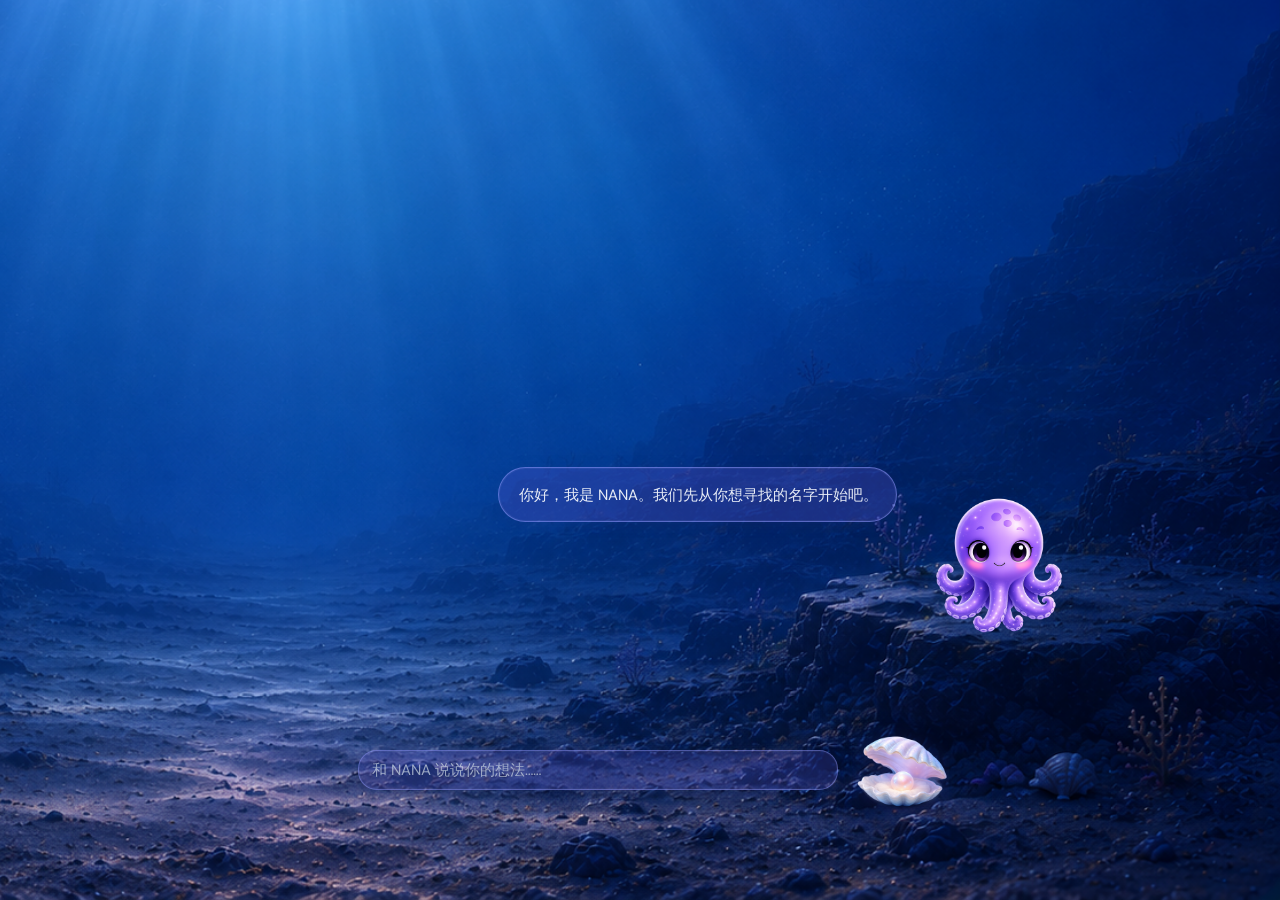
==== commit 5506961b: "feat(namora): complete interaction architecture foundation" ====
--- a/namora.html
+++ b/namora.html
@@ -11,17 +11,74 @@
   <link rel="stylesheet" href="namora.css" />
 </head>
 <body class="namora-body namora-stage1">
-  <!-- Stage 1: Namora Viewport → Namora World (Background + NANA only) -->
+  <!--
+    Task043 — UI Layer Architecture
+    Runtime owns state. Layer owns space. Renderer owns presentation.
+    Existing element IDs are preserved; only parent Layer ownership changes.
+  -->
   <div class="namora-viewport" id="namoraViewport" aria-hidden="false">
-    <div class="namora-world" id="namoraWorld">
-      <img
-        class="namora-world-bg"
-        id="namoraWorldBg"
-        src="assets/backgrounds/namora-bg-desktop.webp"
-        alt=""
-        decoding="async"
-        draggable="false"
-      />
+    <div
+      class="namora-ui-layer namora-ui-layer--background"
+      id="namoraBackgroundLayer"
+      data-ui-layer="background"
+    >
+      <div class="namora-world" id="namoraWorld">
+        <img
+          class="namora-world-bg"
+          id="namoraWorldBg"
+          src="assets/backgrounds/namora-bg-desktop.webp"
+          alt=""
+          decoding="async"
+          draggable="false"
+        />
+        <div class="namora-debug" id="namoraDebug" hidden>
+          <div class="namora-debug__bounds" id="namoraDebugBounds" aria-hidden="true"></div>
+          <div class="namora-debug__marker namora-debug__marker--standing" id="namoraDebugStanding" aria-hidden="true"></div>
+          <div class="namora-debug__marker namora-debug__marker--foot" id="namoraDebugFoot" aria-hidden="true"></div>
+          <div class="namora-debug__marker namora-debug__marker--center" id="namoraDebugCenter" aria-hidden="true"></div>
+          <div class="namora-debug__marker namora-debug__marker--head" id="namoraDebugHead" aria-hidden="true"></div>
+          <div class="namora-debug__marker namora-debug__marker--dialogue" id="namoraDebugDialogue" aria-hidden="true"></div>
+          <div class="namora-debug__marker namora-debug__marker--interaction" id="namoraDebugInteraction" aria-hidden="true"></div>
+          <pre class="namora-debug__panel" id="namoraDebugPanel" aria-live="polite"></pre>
+        </div>
+        <div class="namora-layout-selection" id="namoraLayoutSelection" hidden aria-hidden="true">
+          <div class="namora-layout-selection__bounds" id="namoraLayoutSelectionBounds"></div>
+          <div class="namora-layout-selection__points" id="namoraLayoutSelectionPoints"></div>
+        </div>
+      </div>
+    </div>
+
+    <div
+      class="namora-ui-layer namora-ui-layer--presentation"
+      id="namoraPresentationLayer"
+      data-ui-layer="presentation"
+    >
+      <div
+        class="namora-presentation-group is-presentation-empty"
+        id="namoraPresentationGroup"
+        data-presentation-group="1"
+        hidden
+      >
+        <div
+          class="namora-interactive-presentation"
+          id="namoraInteractivePresentation"
+          hidden
+          aria-hidden="true"
+          aria-label="交互展示"
+        >
+          <div
+            class="namora-interactive-presentation__host"
+            data-presentation-host="1"
+          ></div>
+        </div>
+      </div>
+    </div>
+
+    <div
+      class="namora-ui-layer namora-ui-layer--character"
+      id="namoraCharacterLayer"
+      data-ui-layer="character"
+    >
       <figure class="namora-nana" id="namoraNana" aria-hidden="true">
         <img
           class="namora-nana__sprite"
@@ -33,28 +90,38 @@
           draggable="false"
         />
       </figure>
+    </div>
+
+    <div
+      class="namora-ui-layer namora-ui-layer--dialogue"
+      id="namoraDialogueLayer"
+      data-ui-layer="dialogue"
+    >
       <div
-        class="namora-scene-components"
-        id="namoraSceneComponents"
-        aria-label="Scene Components"
+        class="namora-scene-component scene-component scene-speech-bubble"
+        id="sceneSpeechBubble"
+        data-scene-component-id="speech-bubble"
+        role="status"
+        aria-label="NANA 对话"
+        hidden
       >
-        <div
-          class="namora-scene-component scene-component scene-speech-bubble"
-          id="sceneSpeechBubble"
-          data-scene-component-id="speech-bubble"
-          role="status"
-          aria-label="NANA 对话"
-          hidden
-        >
-          <div class="scene-speech-bubble__body">
-            <div class="scene-speech-bubble__content">
-              <p class="scene-speech-bubble__text">
-                你好，我是 NANA。我们先从你想寻找的名字开始吧。
-              </p>
-            </div>
+        <div class="scene-speech-bubble__body">
+          <div class="scene-speech-bubble__content">
+            <p class="scene-speech-bubble__text">
+              你好，我是 NANA。我们先从你想寻找的名字开始吧。
+            </p>
           </div>
-          <div class="scene-speech-bubble__tail" aria-hidden="true"></div>
-        </div>
+        </div>
+        <div class="scene-speech-bubble__tail" aria-hidden="true"></div>
+      </div>
+    </div>
+
+    <div
+      class="namora-ui-layer namora-ui-layer--input"
+      id="namoraInputLayer"
+      data-ui-layer="input"
+    >
+      <div class="namora-user-input-flow" id="namoraUserInputFlow">
         <div
           class="namora-scene-component scene-input-panel"
           id="sceneInputPanel"
@@ -95,22 +162,15 @@
           </button>
         </div>
       </div>
-      <div class="namora-debug" id="namoraDebug" hidden>
-        <div class="namora-debug__bounds" id="namoraDebugBounds" aria-hidden="true"></div>
-        <div class="namora-debug__marker namora-debug__marker--standing" id="namoraDebugStanding" aria-hidden="true"></div>
-        <div class="namora-debug__marker namora-debug__marker--foot" id="namoraDebugFoot" aria-hidden="true"></div>
-        <div class="namora-debug__marker namora-debug__marker--center" id="namoraDebugCenter" aria-hidden="true"></div>
-        <div class="namora-debug__marker namora-debug__marker--head" id="namoraDebugHead" aria-hidden="true"></div>
-        <div class="namora-debug__marker namora-debug__marker--dialogue" id="namoraDebugDialogue" aria-hidden="true"></div>
-        <div class="namora-debug__marker namora-debug__marker--interaction" id="namoraDebugInteraction" aria-hidden="true"></div>
-        <pre class="namora-debug__panel" id="namoraDebugPanel" aria-live="polite"></pre>
-      </div>
-      <!-- Layout Editor selection overlay — inactive unless ?layout=edit -->
-      <div class="namora-layout-selection" id="namoraLayoutSelection" hidden aria-hidden="true">
-        <div class="namora-layout-selection__bounds" id="namoraLayoutSelectionBounds"></div>
-        <div class="namora-layout-selection__points" id="namoraLayoutSelectionPoints"></div>
-      </div>
-    </div>
+    </div>
+
+    <!-- Legacy alias for scene-component refresh / editor tooling (no owned children). -->
+    <div
+      class="namora-scene-components"
+      id="namoraSceneComponents"
+      aria-hidden="true"
+      hidden
+    ></div>
   </div>
 
   <!-- Layout Editor panels — exist only for engineering; normal mode never shows them -->
--- a/namora.css
+++ b/namora.css
@@ -1,4 +1,4 @@
-/* Namora Alpha — Stage 1 World Coordinate System */
+/* Namora Alpha ? Stage 1 World Coordinate System */
 
 *, *::before, *::after {
   box-sizing: border-box;
@@ -25,6 +25,12 @@
   min-height: 100dvh;
   overflow: hidden;
   background: #e8eef8;
+}
+
+.namora-body.namora-guided-flow {
+  overflow-x: hidden;
+  overflow-y: auto;
+  overscroll-behavior-y: contain;
 }
 
 .namora-body.namora-scene-loading .namora-viewport {
@@ -73,7 +79,7 @@
 }
 
 /* -------------------------------------------------------------------------- */
-/* Namora Viewport — clips the visible region                                  */
+/* Namora Viewport ? clips the visible region                                  */
 /* -------------------------------------------------------------------------- */
 
 .namora-viewport {
@@ -84,8 +90,117 @@
   z-index: 1;
 }
 
+.namora-body.namora-guided-flow .namora-viewport {
+  position: relative;
+  min-height: 100vh;
+  min-height: 100dvh;
+  height: auto;
+  overflow: visible;
+  display: flex;
+  flex-direction: column;
+  padding-top: env(safe-area-inset-top, 0px);
+  padding-right: env(safe-area-inset-right, 0px);
+  padding-left: env(safe-area-inset-left, 0px);
+}
+
 /* -------------------------------------------------------------------------- */
-/* Namora World — single shared transformation (source pixel coordinate space) */
+/* UI Layer Architecture (Task 043)                                            */
+/* Layer owns space / stacking. Runtime does not store layer metadata.         */
+/* -------------------------------------------------------------------------- */
+
+.namora-ui-layer {
+  position: absolute;
+  inset: 0;
+  pointer-events: none;
+  isolation: isolate;
+  box-sizing: border-box;
+}
+
+.namora-ui-layer--background {
+  z-index: 10;
+  pointer-events: none;
+}
+
+.namora-ui-layer--presentation {
+  z-index: 20;
+  pointer-events: none;
+}
+
+.namora-ui-layer--character {
+  z-index: 30;
+  pointer-events: none;
+}
+
+.namora-ui-layer--dialogue {
+  z-index: 40;
+  pointer-events: none;
+}
+
+.namora-ui-layer--input {
+  z-index: 50;
+  pointer-events: none;
+}
+
+.namora-ui-layer--presentation .namora-interactive-presentation,
+.namora-ui-layer--dialogue .scene-speech-bubble__body,
+.namora-ui-layer--input .namora-scene-component,
+.namora-ui-layer--input .scene-pearl__button,
+.namora-ui-layer--input .scene-input-panel__field {
+  pointer-events: auto;
+}
+
+.namora-ui-layer.is-layer-debug {
+  outline: 2px dashed rgba(255, 255, 255, 0.55);
+  outline-offset: -2px;
+}
+
+.namora-ui-layer--background.is-layer-debug {
+  outline-color: rgba(125, 211, 252, 0.7);
+}
+.namora-ui-layer--presentation.is-layer-debug {
+  outline-color: rgba(167, 139, 250, 0.75);
+}
+.namora-ui-layer--character.is-layer-debug {
+  outline-color: rgba(52, 211, 153, 0.75);
+}
+.namora-ui-layer--dialogue.is-layer-debug {
+  outline-color: rgba(251, 191, 36, 0.8);
+}
+.namora-ui-layer--input.is-layer-debug {
+  outline-color: rgba(248, 113, 113, 0.8);
+}
+
+.namora-user-input-flow {
+  display: contents;
+}
+
+.namora-presentation-group {
+  position: absolute;
+  left: 0;
+  right: 0;
+  top: 14%;
+  bottom: 24%;
+  display: flex;
+  align-items: flex-start;
+  justify-content: center;
+  pointer-events: none;
+  padding: 0.5rem 1rem;
+}
+
+.namora-presentation-group .namora-interactive-presentation {
+  position: relative;
+  inset: auto;
+  top: auto;
+  bottom: auto;
+  left: auto;
+  right: auto;
+  width: 100%;
+  max-height: 100%;
+  pointer-events: auto;
+}
+
+/* -------------------------------------------------------------------------- */
+/* Namora World ? single shared transformation (source pixel coordinate space) */
 /* -------------------------------------------------------------------------- */
 
 .namora-world {
@@ -151,7 +266,7 @@
   display: none;
 }
 
-/* User Input Group — Input Runtime + Pearl Runtime (Task 038) */
+/* User Input Group ? Input Runtime + Pearl Runtime (Task 038) */
 .scene-input-panel,
 .scene-pearl {
   background: none;
@@ -182,8 +297,8 @@
   color: #e8edf7;
   background: rgba(94, 88, 214, 0.22);
   border: 1px solid rgba(150, 160, 255, 0.42);
-  /* Rounded-rectangle silhouette — exchanged with Speech Bubble (Task 038 Rev B2).
-     Materials (fill, border, glow) remain Input–owned. */
+  /* Rounded-rectangle silhouette ? exchanged with Speech Bubble (Task 038 Rev B2).
+     Materials (fill, border, glow) remain Input?owned. */
   border-radius: 1.25em;
   outline: none;
   box-shadow:
@@ -208,7 +323,7 @@
 }
 
 .scene-pearl {
-  /* Independent underwater shell — anchored at its own geometric center.
+  /* Independent underwater shell ? anchored at its own geometric center.
      Size is visual-only; position comes from the Layout Profile. */
   width: 92px;
   height: 92px;
@@ -225,7 +340,7 @@
   margin: 0;
   padding: 0;
   border: none;
-  /* No circular button chrome — the shell itself is the clickable object. */
+  /* No circular button chrome ? the shell itself is the clickable object. */
   background: none;
   cursor: pointer;
   transition:
@@ -248,7 +363,7 @@
   height: 100%;
   object-fit: contain;
   pointer-events: none;
-  /* Original brightness restored (Task 038 Rev B1) — soft underwater glow. */
+  /* Original brightness restored (Task 038 Rev B1) ? soft underwater glow. */
   filter: drop-shadow(0 3px 10px rgba(60, 55, 130, 0.28));
   transition: filter 0.16s ease;
 }
@@ -288,7 +403,7 @@
   cursor: grab;
 }
 
-/* Speech Bubble — component local space (Task 035) */
+/* Speech Bubble ? component local space (Task 035) */
 .scene-speech-bubble {
   display: block;
   overflow: visible;
@@ -302,8 +417,8 @@
 .scene-speech-bubble__body {
   position: absolute;
   box-sizing: border-box;
-  /* Capsule silhouette — exchanged with Input (Task 038 Rev B2).
-     Materials (fill, border, glow) remain Speech Bubble–owned. */
+  /* Capsule silhouette ? exchanged with Input (Task 038 Rev B2).
+     Materials (fill, border, glow) remain Speech Bubble?owned. */
   border-radius: 999px;
   /* Recognizable dialogue container against both bright and dark underwater
      regions (Task 037 Rev C). Clarity comes primarily from a deeper fill and a
@@ -341,7 +456,7 @@
   overflow-wrap: break-word;
 }
 
-/* Dialogue Tail — visible shape removed (Task 037 Rev C).
+/* Dialogue Tail ? visible shape removed (Task 037 Rev C).
    The DOM element is retained for Runtime compatibility (the renderer still
    sets its left/top to the canonical Dialogue Tail point and updates the
    --tail-scale-* variables), but it renders nothing. The canonical attachment
@@ -436,7 +551,7 @@
 }
 
 /* -------------------------------------------------------------------------- */
-/* Layout Editor — engineering tool only (?layout=edit). Normal mode untouched. */
+/* Layout Editor ? engineering tool only (?layout=edit). Normal mode untouched. */
 /* -------------------------------------------------------------------------- */
 
 .namora-layout-editor {
@@ -1032,7 +1147,7 @@
 }
 
 /* -------------------------------------------------------------------------- */
-/* Legacy UI styles — inactive during Stage 1, kept for later restoration        */
+/* Legacy UI styles ? inactive during Stage 1, kept for later restoration        */
 /* -------------------------------------------------------------------------- */
 
 .namora-bg {
@@ -1368,3 +1483,620 @@
   font-size: 11px;
   line-height: 1.45;
 }
+
+/* ------------------------------------------------------------------------ */
+/* Interactive Presentation Layer ?? Choice Presentation (Task 041)           */
+/* Runtime owns selection/weights; Renderer owns desktop/mobile arrangement. */
+/* ------------------------------------------------------------------------ */
+
+.namora-interactive-presentation {
+  position: relative;
+  width: 100%;
+  z-index: 12;
+  display: flex;
+  align-items: flex-start;
+  justify-content: center;
+  padding: 0;
+  pointer-events: none;
+  overflow: hidden;
+}
+
+.namora-interactive-presentation[hidden] {
+  display: none !important;
+}
+
+.namora-interactive-presentation__host {
+  pointer-events: auto;
+  width: min(1080px, 100%);
+  max-height: 100%;
+  overflow-x: auto;
+  overflow-y: auto;
+  -webkit-overflow-scrolling: touch;
+  overscroll-behavior: contain;
+}
+
+.namora-choice-presentation {
+  display: flex;
+  flex-direction: column;
+  gap: 0.85rem;
+  min-width: 0;
+}
+
+.namora-choice-presentation__header {
+  text-align: center;
+  color: #e8edf7;
+  text-shadow: 0 1px 8px rgba(20, 30, 70, 0.35);
+}
+
+.namora-choice-presentation__title {
+  margin: 0;
+  font-family: "DM Sans", "PingFang SC", "Microsoft YaHei", sans-serif;
+  font-size: 1.05rem;
+  font-weight: 600;
+  letter-spacing: 0.02em;
+}
+
+.namora-choice-presentation__instruction {
+  margin: 0.35rem 0 0;
+  font-size: 0.88rem;
+  line-height: 1.5;
+  color: rgba(232, 237, 247, 0.86);
+}
+
+.namora-choice-presentation__cards {
+  display: flex;
+  flex-direction: row;
+  flex-wrap: nowrap;
+  gap: 0.85rem;
+  justify-content: center;
+  align-items: stretch;
+  overflow-x: auto;
+  padding: 0.15rem 0.1rem 0.35rem;
+  scroll-snap-type: x proximity;
+}
+
+.namora-choice-card {
+  position: relative;
+  flex: 0 0 220px;
+  width: 220px;
+  min-height: 168px;
+  padding: 1rem 0.95rem 0.9rem;
+  border-radius: 1.1rem;
+  border: 1.5px solid rgba(180, 195, 255, 0.28);
+  background:
+    linear-gradient(165deg, rgba(255, 255, 255, 0.12), rgba(255, 255, 255, 0.04)),
+    rgba(28, 36, 72, 0.55);
+  color: #eef2ff;
+  box-shadow: 0 8px 24px rgba(18, 24, 56, 0.18);
+  cursor: pointer;
+  scroll-snap-align: center;
+  transition:
+    border-color 160ms ease,
+    background-color 160ms ease,
+    transform 160ms ease,
+    box-shadow 160ms ease;
+  -webkit-tap-highlight-color: transparent;
+  user-select: none;
+}
+
+.namora-choice-card:hover {
+  border-color: rgba(200, 210, 255, 0.48);
+  transform: translateY(-1px);
+}
+
+.namora-choice-card:focus-visible {
+  outline: 2px solid rgba(180, 200, 255, 0.75);
+  outline-offset: 2px;
+}
+
+.namora-choice-card.is-selected {
+  border-color: rgba(230, 236, 255, 0.78);
+  background:
+    linear-gradient(165deg, rgba(255, 255, 255, 0.18), rgba(120, 140, 220, 0.16)),
+    rgba(36, 46, 92, 0.72);
+  box-shadow:
+    0 10px 28px rgba(18, 24, 56, 0.22),
+    inset 0 0 0 1px rgba(255, 255, 255, 0.08);
+}
+
+.namora-choice-card.is-selected::after {
+  content: "";
+  position: absolute;
+  top: 0.7rem;
+  right: 0.7rem;
+  width: 0.85rem;
+  height: 0.85rem;
+  border-radius: 50%;
+  background: rgba(232, 237, 247, 0.95);
+  box-shadow: inset 0 0 0 2px rgba(70, 90, 180, 0.85);
+}
+
+.namora-choice-card.is-readonly {
+  cursor: default;
+  opacity: 0.92;
+}
+
+.namora-choice-card__accent {
+  position: absolute;
+  top: 0;
+  left: 1rem;
+  right: 1rem;
+  height: 3px;
+  border-radius: 0 0 3px 3px;
+  opacity: 0.85;
+}
+
+.namora-choice-card--mythic .namora-choice-card__accent {
+  background: linear-gradient(90deg, #c4b5fd, #818cf8);
+}
+.namora-choice-card--nature .namora-choice-card__accent {
+  background: linear-gradient(90deg, #86efac, #34d399);
+}
+.namora-choice-card--regal .namora-choice-card__accent {
+  background: linear-gradient(90deg, #fcd34d, #f59e0b);
+}
+.namora-choice-card--minimal .namora-choice-card__accent {
+  background: linear-gradient(90deg, #cbd5e1, #94a3b8);
+}
+.namora-choice-card--warm .namora-choice-card__accent {
+  background: linear-gradient(90deg, #fdba74, #fb7185);
+}
+.namora-choice-card--ocean .namora-choice-card__accent {
+  background: linear-gradient(90deg, #7dd3fc, #38bdf8);
+}
+.namora-choice-card--craft .namora-choice-card__accent {
+  background: linear-gradient(90deg, #d6d3d1, #a8a29e);
+}
+.namora-choice-card--signal .namora-choice-card__accent {
+  background: linear-gradient(90deg, #a5b4fc, #67e8f9);
+}
+
+.namora-choice-card--mythic {
+  background-image:
+    radial-gradient(circle at 12% 18%, rgba(196, 181, 253, 0.16), transparent 42%),
+    linear-gradient(165deg, rgba(255, 255, 255, 0.12), rgba(255, 255, 255, 0.04));
+}
+.namora-choice-card--nature {
+  background-image:
+    radial-gradient(circle at 88% 20%, rgba(134, 239, 172, 0.14), transparent 40%),
+    linear-gradient(165deg, rgba(255, 255, 255, 0.12), rgba(255, 255, 255, 0.04));
+}
+.namora-choice-card--regal {
+  background-image:
+    radial-gradient(circle at 50% 0%, rgba(252, 211, 77, 0.14), transparent 45%),
+    linear-gradient(165deg, rgba(255, 255, 255, 0.12), rgba(255, 255, 255, 0.04));
+}
+.namora-choice-card--ocean {
+  background-image:
+    radial-gradient(circle at 20% 80%, rgba(56, 189, 248, 0.14), transparent 42%),
+    linear-gradient(165deg, rgba(255, 255, 255, 0.12), rgba(255, 255, 255, 0.04));
+}
+
+.namora-choice-card__title {
+  margin: 0.35rem 0 0.45rem;
+  padding-right: 1.2rem;
+  font-size: 1rem;
+  font-weight: 600;
+  line-height: 1.35;
+}
+
+.namora-choice-card__description {
+  margin: 0;
+  font-size: 0.82rem;
+  line-height: 1.55;
+  color: rgba(232, 237, 247, 0.88);
+}
+
+.namora-choice-card__examples {
+  list-style: none;
+  margin: 0.65rem 0 0;
+  padding: 0;
+  display: flex;
+  flex-wrap: wrap;
+  gap: 0.35rem;
+}
+
+.namora-choice-card__examples li {
+  font-size: 0.72rem;
+  line-height: 1.2;
+  padding: 0.2rem 0.45rem;
+  border-radius: 999px;
+  border: 1px solid rgba(200, 210, 255, 0.22);
+  background: rgba(255, 255, 255, 0.06);
+  color: rgba(232, 237, 247, 0.82);
+}
+
+.namora-choice-card__weight {
+  margin-top: 0.75rem;
+  padding-top: 0.55rem;
+  border-top: 1px solid rgba(200, 210, 255, 0.16);
+}
+
+.namora-choice-card__weight-toggle {
+  appearance: none;
+  border: 0;
+  background: transparent;
+  color: rgba(210, 220, 255, 0.92);
+  font: inherit;
+  font-size: 0.78rem;
+  font-weight: 500;
+  cursor: pointer;
+  padding: 0.35rem 0;
+  min-height: 44px;
+  text-decoration: underline;
+  text-underline-offset: 0.18em;
+}
+
+.namora-choice-card__weight-toggle:disabled {
+  opacity: 0.55;
+  cursor: default;
+}
+
+.namora-choice-card__weight-label {
+  display: flex;
+  align-items: center;
+  justify-content: space-between;
+  gap: 0.5rem;
+  margin: 0.15rem 0 0.35rem;
+  font-size: 0.78rem;
+  color: rgba(232, 237, 247, 0.86);
+}
+
+.namora-choice-card__slider-wrap {
+  display: flex;
+  align-items: center;
+  min-height: 44px;
+}
+
+.namora-choice-card__slider {
+  -webkit-appearance: none;
+  appearance: none;
+  width: 100%;
+  height: 44px;
+  margin: 0;
+  background: transparent;
+  cursor: pointer;
+  touch-action: none;
+}
+
+.namora-choice-card__slider::-webkit-slider-runnable-track {
+  height: 8px;
+  border-radius: 999px;
+  background: rgba(180, 195, 255, 0.28);
+}
+
+.namora-choice-card__slider::-webkit-slider-thumb {
+  -webkit-appearance: none;
+  appearance: none;
+  width: 24px;
+  height: 24px;
+  margin-top: -8px;
+  border-radius: 50%;
+  border: 2px solid rgba(255, 255, 255, 0.85);
+  background: #7c8cff;
+  box-shadow: 0 2px 8px rgba(20, 30, 70, 0.28);
+}
+
+.namora-choice-card__slider::-moz-range-track {
+  height: 8px;
+  border-radius: 999px;
+  background: rgba(180, 195, 255, 0.28);
+}
+
+.namora-choice-card__slider::-moz-range-thumb {
+  width: 24px;
+  height: 24px;
+  border-radius: 50%;
+  border: 2px solid rgba(255, 255, 255, 0.85);
+  background: #7c8cff;
+  box-shadow: 0 2px 8px rgba(20, 30, 70, 0.28);
+}
+
+.namora-presentation__hint {
+  margin: 0;
+  text-align: center;
+  font-size: 0.82rem;
+  color: #ffe8a3;
+  text-shadow: 0 1px 6px rgba(40, 30, 10, 0.35);
+}
+
+.namora-choice-presentation__actions {
+  display: flex;
+  justify-content: center;
+  padding-bottom: 0.25rem;
+}
+
+.namora-choice-presentation__confirm {
+  appearance: none;
+  border: 1px solid rgba(200, 210, 255, 0.42);
+  border-radius: 999px;
+  min-height: 44px;
+  padding: 0.65rem 1.35rem;
+  background: rgba(70, 82, 160, 0.55);
+  color: #f4f6ff;
+  font-family: "DM Sans", "PingFang SC", "Microsoft YaHei", sans-serif;
+  font-size: 0.92rem;
+  font-weight: 600;
+  cursor: pointer;
+  box-shadow: 0 6px 18px rgba(20, 28, 70, 0.22);
+}
+
+.namora-choice-presentation__confirm:hover:not(:disabled) {
+  background: rgba(86, 98, 180, 0.68);
+}
+
+.namora-choice-presentation__confirm:disabled {
+  opacity: 0.55;
+  cursor: default;
+}
+
+.namora-choice-card__slider-end {
+  flex: 0 0 auto;
+  font-size: 0.7rem;
+  color: rgba(232, 237, 247, 0.72);
+  min-width: 1.2em;
+  text-align: center;
+}
+
+.namora-choice-card__slider-wrap {
+  gap: 0.45rem;
+}
+
+.namora-responsive-debug {
+  position: fixed;
+  left: 0.5rem;
+  bottom: 0.5rem;
+  z-index: 10000;
+  margin: 0;
+  padding: 0.55rem 0.7rem;
+  border-radius: 8px;
+  background: rgba(15, 23, 42, 0.82);
+  color: #e2e8f0;
+  font: 11px/1.45 ui-monospace, SFMono-Regular, Menlo, Consolas, monospace;
+  pointer-events: none;
+  max-width: min(18rem, calc(100vw - 1rem));
+  white-space: pre-wrap;
+}
+
+/* ---- Tablet policy (workspace-compact) ---- */
+.namora-body.namora-policy-tablet .namora-choice-presentation__cards {
+  flex-wrap: wrap;
+  justify-content: center;
+  overflow-x: visible;
+}
+
+.namora-body.namora-policy-tablet .namora-choice-card {
+  flex: 0 1 calc(50% - 0.85rem);
+  width: calc(50% - 0.85rem);
+  max-width: 280px;
+  min-width: 200px;
+}
+
+/* ---- Mobile guided-flow policy (Task042 + Task043 layers) ----
+   Visual order: Presentation ? Companion Bubble ? Input / Pearl
+   Layer ownership stays fixed; only layout order / positioning changes. */
+.namora-body.namora-guided-flow .namora-viewport {
+  display: flex;
+  flex-direction: column;
+  gap: 0.85rem;
+  min-height: 100vh;
+  min-height: 100dvh;
+  padding:
+    max(0.85rem, env(safe-area-inset-top, 0px))
+    max(16px, env(safe-area-inset-right, 0px))
+    calc(
+      max(1rem, env(safe-area-inset-bottom, 0px)) +
+        var(--namora-mobile-input-lift, 20px)
+    )
+    max(16px, env(safe-area-inset-left, 0px));
+  box-sizing: border-box;
+}
+
+.namora-body.namora-guided-flow .namora-ui-layer--background {
+  position: absolute !important;
+  inset: 0;
+  z-index: 10;
+}
+
+.namora-body.namora-guided-flow .namora-world {
+  position: absolute !important;
+  inset: 0;
+  flex: none;
+  width: 100% !important;
+  height: 100% !important;
+  min-height: 100%;
+  overflow: hidden;
+  transform: none !important;
+  right: 0;
+  bottom: 0;
+  left: 0;
+  top: 0;
+  background: #0b1a33;
+}
+
+.namora-body.namora-guided-flow .namora-world-bg {
+  object-fit: cover;
+  object-position: center bottom;
+}
+
+.namora-body.namora-guided-flow .namora-ui-layer--character {
+  position: absolute !important;
+  inset: 0;
+  z-index: 30;
+  pointer-events: none;
+}
+
+.namora-body.namora-guided-flow .namora-ui-layer--presentation {
+  position: relative;
+  inset: auto;
+  order: 1;
+  flex: 0 0 auto;
+  width: 100%;
+  z-index: 20;
+  pointer-events: none;
+}
+
+.namora-body.namora-guided-flow .namora-ui-layer--dialogue {
+  position: relative;
+  inset: auto;
+  order: 2;
+  flex: 0 0 auto;
+  width: 100%;
+  margin-top: auto;
+  margin-bottom: calc(
+    var(--namora-mobile-companion-lift, 96px) -
+      var(--namora-mobile-input-lift, 20px)
+  );
+  z-index: 40;
+  pointer-events: none;
+}
+
+.namora-body.namora-guided-flow .namora-ui-layer--input {
+  position: relative;
+  inset: auto;
+  order: 3;
+  flex: 0 0 auto;
+  width: 100%;
+  z-index: 50;
+  pointer-events: none;
+}
+
+.namora-body.namora-guided-flow .namora-presentation-group {
+  position: relative;
+  inset: auto;
+  top: auto;
+  bottom: auto;
+  left: auto;
+  right: auto;
+  width: 100%;
+  padding: 0;
+  flex: 0 0 auto;
+}
+
+.namora-body.namora-guided-flow .namora-presentation-group[hidden],
+.namora-body.namora-guided-flow .namora-presentation-group.is-presentation-empty {
+  display: none !important;
+}
+
+.namora-body.namora-guided-flow #sceneSpeechBubble {
+  position: relative !important;
+  left: auto !important;
+  top: auto !important;
+  width: 100%;
+  max-width: 100%;
+  transform: none !important;
+  margin-top: 0;
+  margin-bottom: 0;
+}
+
+.namora-body.namora-guided-flow #sceneSpeechBubble.is-flow-layout {
+  display: block;
+}
+
+.namora-body.namora-guided-flow .scene-speech-bubble__body {
+  position: relative !important;
+  left: auto !important;
+  top: auto !important;
+  width: 100% !important;
+  height: auto !important;
+  min-height: 0 !important;
+  border-radius: 1.35rem;
+}
+
+.namora-body.namora-guided-flow .scene-speech-bubble__content {
+  position: relative;
+  inset: auto;
+  overflow: visible;
+}
+
+.namora-body.namora-guided-flow .scene-speech-bubble__text {
+  position: relative !important;
+  left: auto !important;
+  top: auto !important;
+  width: auto !important;
+  max-width: 100% !important;
+  white-space: normal !important;
+}
+
+.namora-body.namora-guided-flow .namora-user-input-flow {
+  display: flex;
+  flex-direction: row;
+  align-items: center;
+  gap: 0.65rem;
+  width: 100%;
+  flex: 0 0 auto;
+  padding-bottom: 0.25rem;
+}
+
+.namora-body.namora-guided-flow #sceneInputPanel,
+.namora-body.namora-guided-flow #scenePearl {
+  position: relative !important;
+  left: auto !important;
+  top: auto !important;
+  right: auto !important;
+  bottom: auto !important;
+  transform: none !important;
+}
+
+.namora-body.namora-guided-flow #sceneInputPanel {
+  flex: 1 1 auto;
+  width: auto;
+  min-width: 0;
+  height: 44px;
+}
+
+.namora-body.namora-guided-flow #scenePearl {
+  flex: 0 0 64px;
+  width: 64px;
+  height: 64px;
+}
+
+.namora-body.namora-guided-flow .namora-interactive-presentation {
+  overflow: visible;
+  min-height: 0;
+}
+
+.namora-body.namora-guided-flow .namora-interactive-presentation[hidden] {
+  display: none !important;
+}
+
+.namora-body.namora-guided-flow .namora-interactive-presentation__host {
+  width: 100%;
+  max-height: none;
+  overflow: visible;
+}
+
+.namora-body.namora-guided-flow .namora-choice-presentation__cards {
+  flex-direction: column;
+  flex-wrap: nowrap;
+  align-items: stretch;
+  overflow: visible;
+  scroll-snap-type: none;
+  gap: 0.75rem;
+}
+
+.namora-body.namora-guided-flow .namora-choice-card {
+  flex: 0 0 auto;
+  width: 100%;
+  max-width: 100%;
+  min-width: 0;
+  min-height: 0;
+}
+
+.namora-body.namora-guided-flow .namora-choice-card:hover {
+  transform: none;
+}
+
+.namora-body.namora-guided-flow .namora-choice-card:active {
+  transform: scale(0.985);
+}
+
+.namora-body.namora-guided-flow .namora-choice-card__slider {
+  touch-action: none;
+}
+
+.namora-body.namora-layout-edit .namora-interactive-presentation,
+.namora-body.namora-layout-edit .namora-presentation-group,
+.namora-body.namora-layout-edit .namora-ui-layer--presentation {
+  display: none !important;
+}
